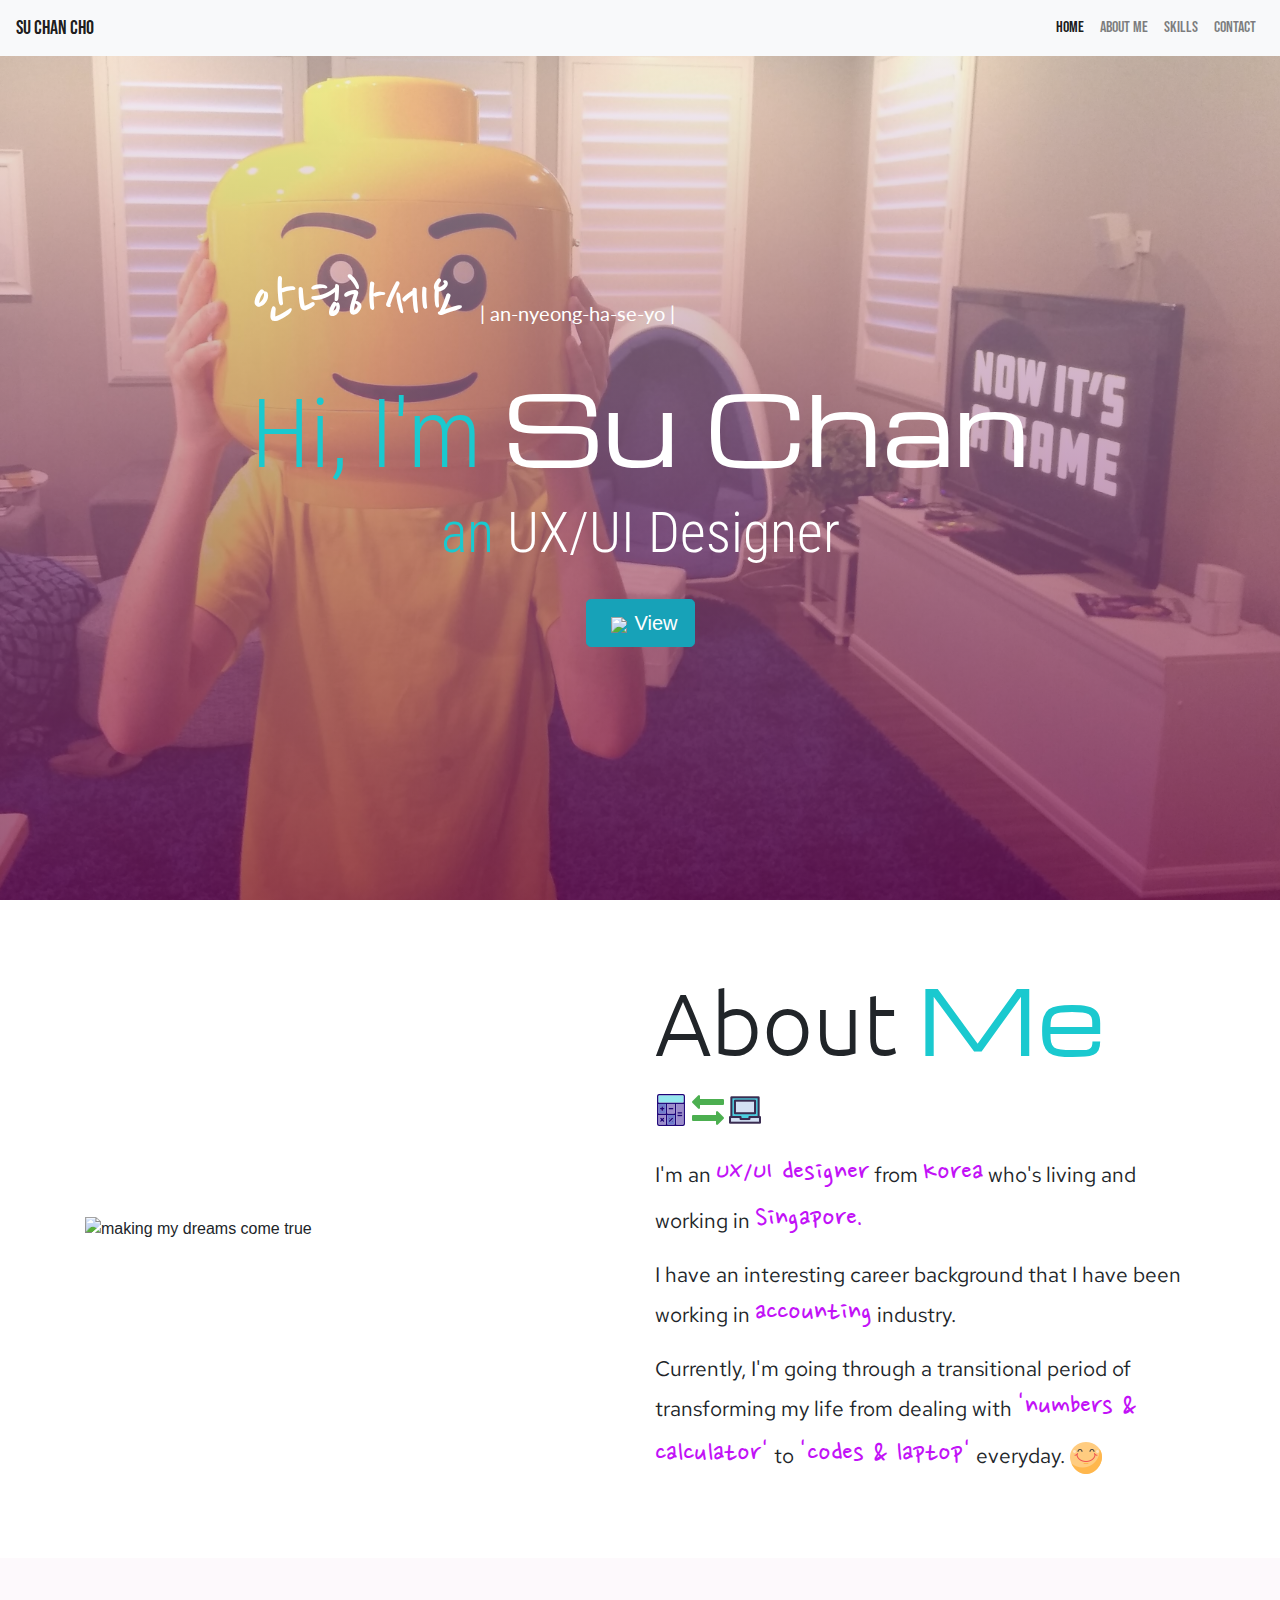
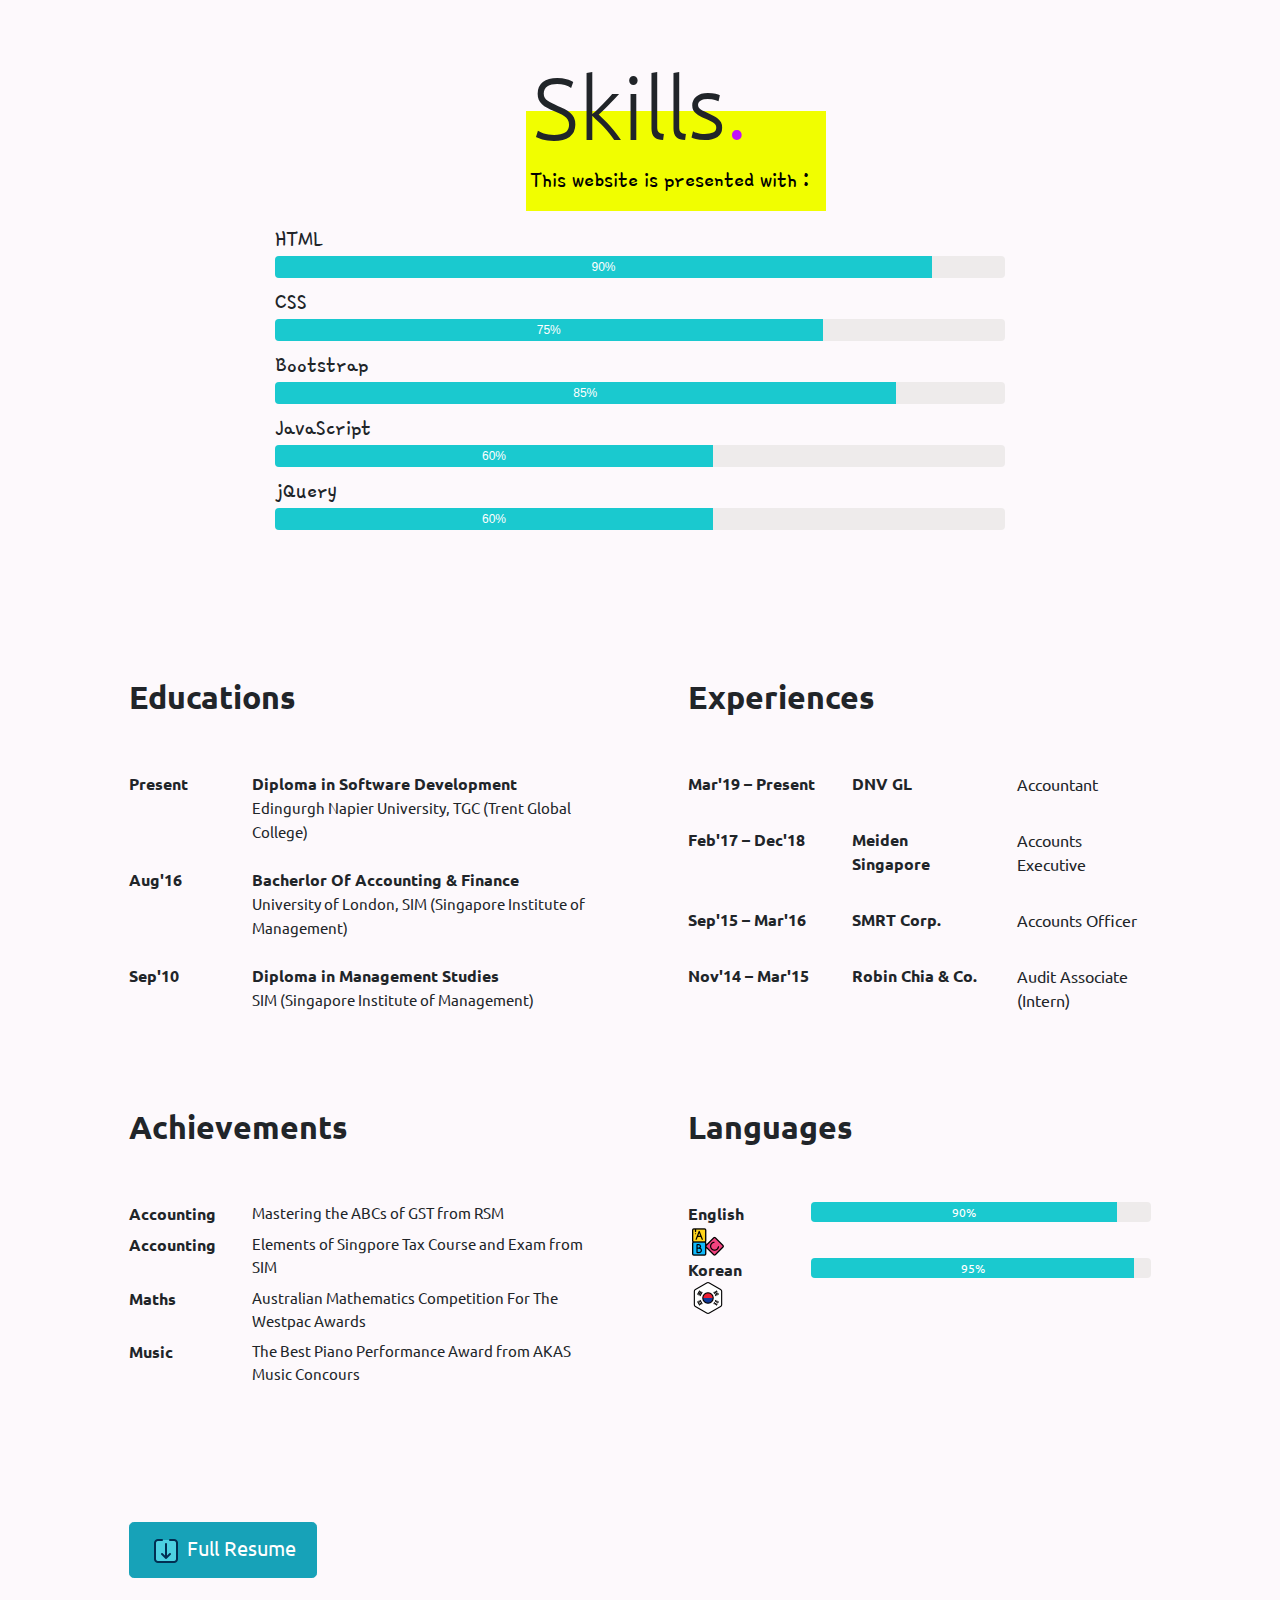
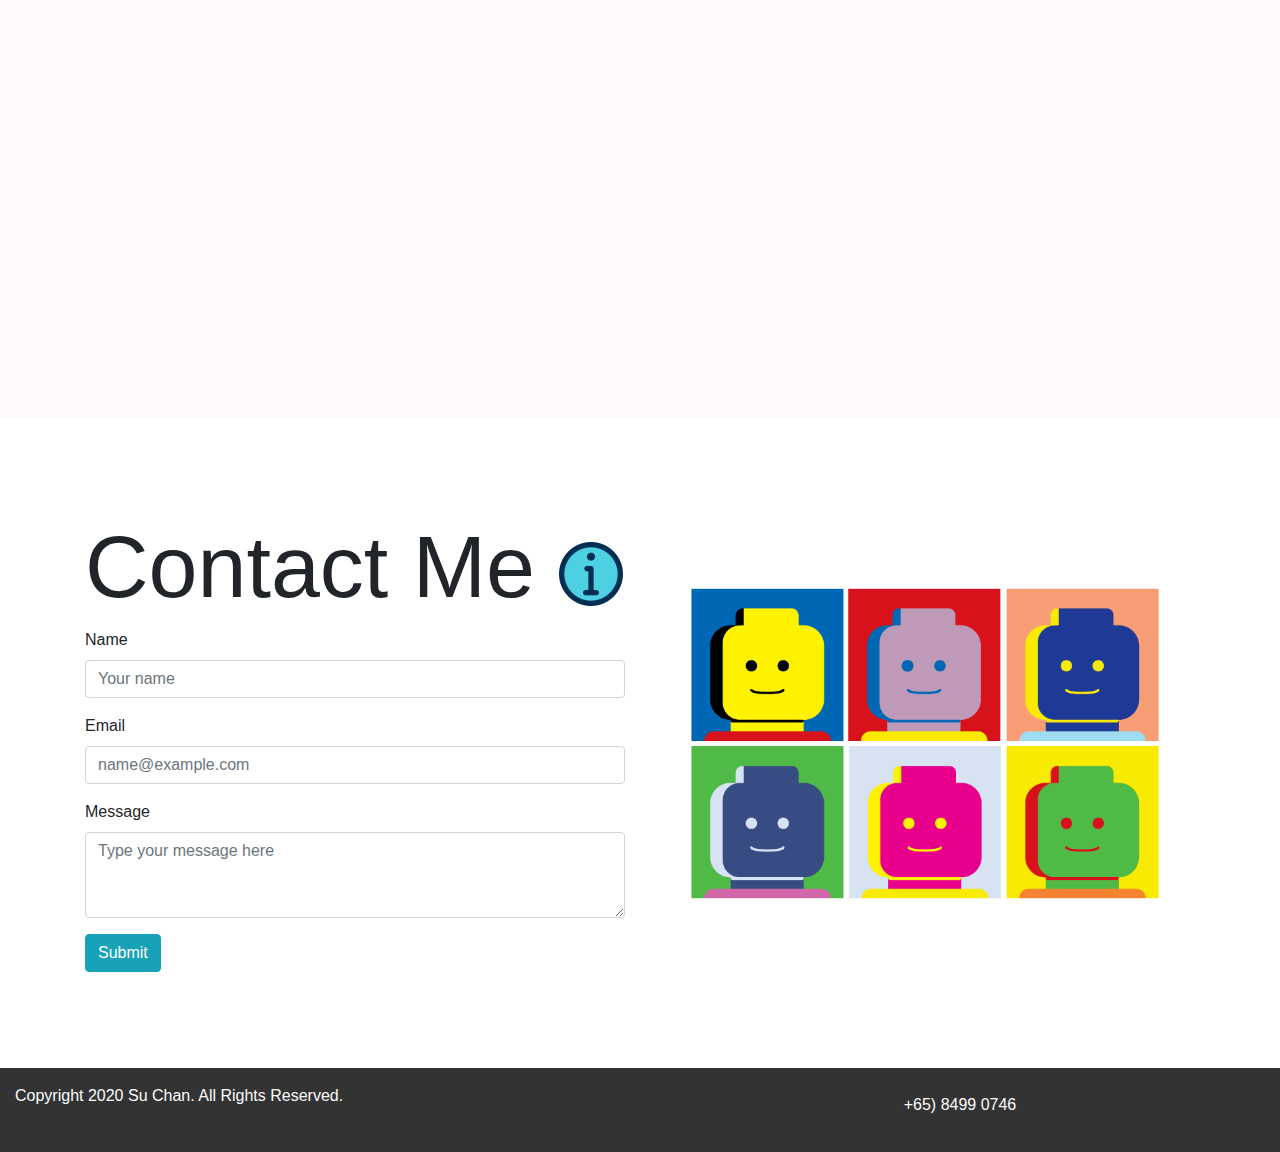
==== index.html @ 12db2ac4 "almost completed" ====
<!doctype html>
<html lang="en ko">
  <head>
    <!-- Required meta tags -->
    <meta charset="utf-8">
    <meta name="viewport" content="width=device-width, initial-scale=1, shrink-to-fit=no">

    <!-- Bootstrap CSS -->
    <link rel="stylesheet" href="https://stackpath.bootstrapcdn.com/bootstrap/4.4.1/css/bootstrap.min.css" integrity="sha384-Vkoo8x4CGsO3+Hhxv8T/Q5PaXtkKtu6ug5TOeNV6gBiFeWPGFN9MuhOf23Q9Ifjh" crossorigin="anonymous">
    <script src="https://kit.fontawesome.com/0b10d58be2.js" crossorigin="anonymous"></script>
    <link href="https://fonts.googleapis.com/css?family=Cute+Font|Do+Hyeon|East+Sea+Dokdo|Gaegu|Gamja+Flower|Gothic+A1|Hi+Melody|Jua|Kirang+Haerang|Nanum+Gothic|Nanum+Myeongjo|Noto+Sans+KR|Noto+Serif+KR|Poor+Story|Single+Day|Song+Myung|Alef|Assistant|Catamaran|DM+Sans|Encode+Sans+Semi+Expanded|Gothic+A1|Hind+Guntur|Inter|M+PLUS+1p|Mallanna|Mukta+Malar|NTR|Niramit|Padauk|Rubik|Sawarabi+Gothic|Sawarabi+Mincho|Spinnaker|Tajawal|Yantramanav|Archivo|Archivo+Black|Archivo+Narrow|Arvo|Frank+Ruhl+Libre|Karla|Lora|Open+Sans|Playfair+Display|Playfair+Display+SC|Bebas+Neue|Lato|Michroma|Nanum+Pen+Script|Red+Hat+Display|Red+Hat+Text|Roboto+Condensed|Ubuntu|Ubuntu+Condensed&display=swap" rel="stylesheet">
    <link rel="stylesheet" href="style.css" type="text/css">
    <title>SU CHAN CHO</title>
  </head>
  <body>
    




<!--navbar starts-->
        <nav class="navbar navbar-expand-lg navbar-light bg-light fixed-top">
  <a class="navbar-brand" href="#">SU CHAN CHO</a>
  <button class="navbar-toggler" type="button" data-toggle="collapse" data-target="#navbarNav" aria-controls="navbarNav" aria-expanded="false" aria-label="Toggle navigation">
    <span class="navbar-toggler-icon"></span>
  </button>
  <div class="collapse navbar-collapse justify-content-end" id="navbarNav">
    <ul class="navbar-nav">
      <li class="nav-item active">
        <a class="nav-link" href="#home">Home <span class="sr-only">(current)</span></a>
      </li>
      <li class="nav-item">
        <a class="nav-link" href="#about">About Me</a>
      </li>
      <li class="nav-item">
        <a class="nav-link" href="#skill">Skills</a>
      </li>
      <li class="nav-item">
        <a class="nav-link" href="#contact">Contact</a>
      </li>      
    </ul>
  </div>
</nav>
<!--navbar ends-->





<!--header starts-->
<section class="masthead" id="home">
    <div class="container h-100 parallax">
        <div class="row h-100 align-items-center">
          <div class="col-12 text-center">
             <p class="text-left tab">안녕하세요 <span>| an-nyeong-ha-se-yo |</span></p>
             <h1 class="display-1">Hi, I'm <span>Su Chan</span></h1>
             <h3 class="display-4">an <span>UX/UI Designer</span></h2><br>
             <a href="#resume"><button type="button" class="btn btn-info btn-lg"><img class=px-2 src="/img/finger.png">View</button></a>
          </div>
        </div>
    </div>
</section>
<!--header ends-->





<!--About starts-->
<section class="about" id="about">
    <div class="container">
        <div class="row align-items-center">
            <div class="col-6">
                <img src="/img/dream.png" alt="making my dreams come true" class="img-fluid shake">
            </div>
            <div class="col-6 text-left">
                <h1 class="display-2">About <span>Me</span></h1>
                <p class="py-2"><img src="/img/calculator.png"> <img src="img/transfer.png"> <img src="img/laptop.png"></p>
                <p>I'm an <span>UX/UI designer</span> from <span>Korea</span> who's living and working in <span>Singapore.</span></p>
                <p>I have an interesting career background that I have been working in <span>accounting</span> industry.</p>
                <p>Currently, I'm going through a transitional period of transforming my life from dealing with <span>'numbers & calculator'</span> to <span>'codes & laptop'</span> everyday. <img src="/img/smile.png"></p>              
            </div>
        </div>
    </div>
</section>
<!--About ends-->





<!--skill starts-->
<section class="skill" id="skill">
    <div class="container py-5">
        <div class="row">
            <div class="col-12">
                    <h1 class="display-2 text-center py-5">Skills<span>.</span></h1>
                    <div class="box"><p class="boxtext px-1">This website is presented with :</p></div>                
            </div>
        </div>
        <div class="row justify-content-center">
            
            <div class="col-8">
                <P>HTML</P>               
                <div class="progress">                    
                    <div class="progress-bar bg-info" role="progressbar" style="width: 90%" aria-valuenow="25" aria-valuemin="0" aria-valuemax="100">90%</div>
                </div>
                <p>CSS</p>
                <div class="progress">
                    <div class="progress-bar bg-info" role="progressbar" style="width: 75%" aria-valuenow="50" aria-valuemin="0" aria-valuemax="100">75%</div>
                </div>
                <p>Bootstrap</p>
                <div class="progress">
                    <div class="progress-bar bg-info" role="progressbar" style="width: 85%" aria-valuenow="75" aria-valuemin="0" aria-valuemax="100">85%</div>
                </div>
                <p>JavaScript</p>
                <div class="progress">
                    <div class="progress-bar bg-info" role="progressbar" style="width: 60%" aria-valuenow="100" aria-valuemin="0" aria-valuemax="100">60%</div>
                </div>
                <p>jQuery</p>
                <div class="progress">
                    <div class="progress-bar bg-info" role="progressbar" style="width: 60%" aria-valuenow="100" aria-valuemin="0" aria-valuemax="100">60%</div>
                </div>
            </div>
        </div>
    </div>     
</section>
<!--skill ends-->





<!--resume starts-->
<section class="resume" id="resume">
    <div class="container">

        <div class="row">
            <div class="col px-5">
                <p class="h2 py-5 head">Educations</p>
                <dl class="row">
                    <dt class="col-sm-3">Present</dt>
                    <dd class="col-sm-9">
                         <p class="edu">Diploma in Software Development<br>
                         <span>Edingurgh Napier University, TGC (Trent Global College)</span></p>
                    </dd>
                    <dt class="col-sm-3">Aug'16</dt>
                    <dd class="col-sm-9">
                         <p class="edu">Bacherlor Of Accounting & Finance<br>
                         <span>University of London, SIM (Singapore Institute of Management)</span></p>
                    </dd>
                    <dt class="col-sm-3">Sep'10</dt>
                    <dd class="col-sm-9">
                         <p class="edu">Diploma in Management Studies<br>
                         <span>SIM (Singapore Institute of Management)</span></p>
                    </dd>        
                </dl>
            </div>
            <div class="col px-5">
                <p class="h2 py-5 head">Experiences</p>
                <dl class="row">
                    <dt class="col-sm-4">Mar'19 – Present</dt>
                    <dd class="col-sm-8">
                     <dl class="row">
                        <dt class="col-sm-6">DNV GL</dt>
                        <dd class="col-sm-6">Accountant</dd>
                     </dl>
                    </dd>
                    <dt class="col-sm-4">Feb'17 – Dec'18</dt>
                    <dd class="col-sm-8">
                     <dl class="row">
                        <dt class="col-sm-6">Meiden Singapore</dt>
                        <dd class="col-sm-6">Accounts Executive</dd>
                     </dl>
                    </dd>
                    <dt class="col-sm-4">Sep'15 – Mar'16</dt>
                    <dd class="col-sm-8">
                     <dl class="row">
                        <dt class="col-sm-6">SMRT Corp.</dt>
                        <dd class="col-sm-6">Accounts Officer</dd>
                     </dl>
                    </dd>
                    <dt class="col-sm-4">Nov'14 – Mar'15</dt>
                    <dd class="col-sm-8">
                     <dl class="row">
                        <dt class="col-sm-6">Robin Chia & Co.</dt>
                        <dd class="col-sm-6">Audit Associate (Intern)</dd>
                     </dl>
                    </dd>
                </dl>
            </div>
            <div class="w-100"></div>
            <div class="col px-5">
                <p class="h2 py-5 head">Achievements</p>
                <dl class="row">
                    <dt class="col-sm-3">Accounting</dt>
                    <dd class="col-sm-9 achv">Mastering the ABCs of GST from RSM</dd>

                    <dt class="col-sm-3">Accounting</dt>
                    <dd class="col-sm-9 achv">Elements of Singpore Tax Course and Exam from SIM</dd>

                    <dt class="col-sm-3">Maths</dt>
                    <dd class="col-sm-9 achv">Australian Mathematics Competition For The Westpac Awards</dd>

                    <dt class="col-sm-3">Music</dt>
                    <dd class="col-sm-9 achv">The Best Piano Performance Award from AKAS Music Concours</dd>            
                </dl>
            </div>
            <div class="col px-5">
                <p class="h2 py-5 head">Languages</p>
                <dl class="row">
                    <dt class="col-sm-3">English <img src="/img/abc.png" alt="alphabet icon" class="px-1"></dt>
                    <dd class="col-sm-9">
                        <div class="progress">                    
                            <div class="progress-bar bg-info" role="progressbar" style="width: 90%" aria-valuenow="25" aria-valuemin="0" aria-valuemax="100">90%</div>
                        </div>
                    </dd>
                    <dt class="col-sm-3">Korean <img src="/img/korea.png" alt="flag icon" class="px-1"></dt>
                    <dd class="col-sm-9">
                        <div class="progress">                    
                            <div class="progress-bar bg-info" role="progressbar" style="width: 95%" aria-valuenow="25" aria-valuemin="0" aria-valuemax="100">95%</div>
                        </div>
                    </dd>            
                </dl>
            </div>
        </div>       
        <div class="row">
            <div class="col-12 px-5 btn_space">
                <button type="button" class="btn btn-lg btn-info"><img src="/img/down.png" alt="download icon"> Full Resume</button>
            </div>
        </div>
    </div>                
</section>
<!--resume  ends-->





<!--contact me starts-->
<section class="contact" id="contact">
    <div class="container">
        <div class="row align-items-center">            
            <div class="col-6">
                <h1 class="display-2">Contact Me <img src="/img/info.png"></h1>
                <form>
                    <div class="form-group">
                         <label for="exampleFormControlInput1">Name</label>
                         <input class="form-control" type="text" placeholder="Your name">
                    </div>
                    <div class="form-group">
                         <label for="exampleFormControlInput1">Email</label>
                         <input type="email" class="form-control" id="exampleFormControlInput1" placeholder="name@example.com">
                    </div>
                    <div class="form-group">
                        <label for="exampleFormControlTextarea1">Message</label>
                        <textarea class="form-control" id="exampleFormControlTextarea1" rows="3" placeholder="Type your message here"></textarea>
                    </div>
                    <button type="submit" class="btn btn-info">Submit</button>
                </form>
            </div>
            <div class="col-6">
                <img src="/img/legopop.png" alt="Lego pop art" class="img-fluid">
            </div>            
        </div>
    </div>
</section>
<!--contact me ends-->





<!--footer starts-->
<footer class="container-fluid py-3 ">
    <div class="row">
        <div class="col">
            <div class="copyright">Copyright <i class="fas fa-copyright"></i> 2020 Su Chan. All Rights Reserved.</div>            
        </div>
        <div class="col text-center">    
           <p><i class="fab fa-github-square sns"></i> <i class="fab fa-linkedin sns"></i> <i class="fab fa-instagram sns"></i> <i class="fas fa-envelope sns"></i>  +65) 8499 0746</p>
        </div>
    </div>
</footer>
<!--footer ends-->










    <!-- Optional JavaScript -->
    <!-- jQuery first, then Popper.js, then Bootstrap JS -->
    <script src="https://code.jquery.com/jquery-3.4.1.slim.min.js" integrity="sha384-J6qa4849blE2+poT4WnyKhv5vZF5SrPo0iEjwBvKU7imGFAV0wwj1yYfoRSJoZ+n" crossorigin="anonymous"></script>
    <script src="https://cdn.jsdelivr.net/npm/popper.js@1.16.0/dist/umd/popper.min.js" integrity="sha384-Q6E9RHvbIyZFJoft+2mJbHaEWldlvI9IOYy5n3zV9zzTtmI3UksdQRVvoxMfooAo" crossorigin="anonymous"></script>
    <script src="https://stackpath.bootstrapcdn.com/bootstrap/4.4.1/js/bootstrap.min.js" integrity="sha384-wfSDF2E50Y2D1uUdj0O3uMBJnjuUD4Ih7YwaYd1iqfktj0Uod8GCExl3Og8ifwB6" crossorigin="anonymous"></script>
  </body>
</html>
---- style.css ----
.navbar{
    font-family: 'Bebas Neue', sans-serif;
}





.masthead{
    height: 100vh;
    min-height: 500px;
    background-image: linear-gradient(to bottom, rgba(245, 246, 252, 0.52), rgba(117, 19, 93, 0.73)), url(/img/main.jpg);
    background-size: cover;
    background-repeat: no-repeat;  
    background-position: center;  
    background-attachment: fixed;
}

.masthead p{
    font-family: 'Nanum Pen Script',sans-serif;
    font-size: 65px;        
    color: white;
}

.masthead p span{
    font-family: 'Lato', sans-serif;
    font-size: 20px;
}

.masthead .tab{
    padding-left: 15%;
}

.masthead h1, .masthead h3{
    font-family: 'Roboto Condensed', sans-serif;  
    color: #1ac9cf;          
}

.masthead h1 span{    
    font-family: 'Michroma',sans-serif;   
    color: white;
}

.masthead h3 span{
    color: white;
}




.about .container{
    padding-top: 5%;
    padding-bottom: 5%;
}


.about h1{
    font-family: 'Ubuntu', sans-serif;
}


.about h1 span{
    color: #1ac9cf;
    font-family: 'Michroma', sans-serif;

}

.about p{
    font-family: 'Red Hat Text', sans-serif;
    font-size: 1.3em;
}


.about p span{
    color: rgb(194, 18, 247);
    font-family: 'Nanum Pen Script', sans-serif;
    font-size: 1.5em;
}

.about img.shake{
    animation: shake 1.5s;
    animation-iteration-count: infinite;
}

@keyframes shake{
    0%{ transform: translate(1px,1px) rotate(0deg);}
    10%{ transform: translate(-1px,-2px) rotate(-1deg);}
    20%{ transform: translate(-3px,0px) rotate(1deg);}
    30%{ transform: translate(3px,2px) rotate(0deg);}
    40%{ transform: translate(1px,-1px) rotate(1deg);}
    50%{ transform: translate(-1px,2px) rotate(-1deg);}
    60%{ transform: translate(-3px,1px) rotate(0deg);}
    70%{ transform: translate(3px,1px) rotate(-1deg);}
    80%{ transform: translate(-1px,-1px) rotate(1deg);}
    90%{ transform: translate(1px,2px) rotate(0deg);}
    100%{ transform: translate(1px,-2px) rotate(-1deg);}
}



.skill{
    height: 100%;
    background-color: rgb(253, 249, 252);
}

.skill h1{
    font-family: 'Ubuntu', sans-serif;  
    position:relative;
    z-index: 4;       
}

.skill h1 span{
    color: rgb(194, 18, 247);    
}

.skill p{
    font-family: 'Gamja Flower', sans-serif;
    font-size: 1.5em;
    margin-bottom: 0;  
    margin-top: 5px;    
   }

.skill .bg-info{
    background-color: #1ac9cf !important;
}

.skill .progress{
    background-color: rgb(238, 235, 235);
    height: 22px;
}

.skill .box{
    width: 300px;
    height: 100px;
    position: absolute;
    top: 50%;
    left: 40%;
    background-color: #F1FE00;
    z-index: 0;   
}

.skill .boxtext{
    margin-top: 50px;
    font-family: 'Gamja Flower', sans-serif;
    color: #000;

}







.resume{
    background-color: rgb(253, 249, 252);
    font-family: 'Ubuntu', sans-serif;
    height: 100%;
    min-height: 160vh;
}

.resume .container{
    height: 100%;        
    background-image: linear-gradient(to bottom, rgba(245, 246, 252, 0.52), rgba(245, 237, 243, 0.562)), url(/img/32.png);
    background-size: cover;
    background-repeat: no-repeat;    
    background-position: center;
    background-attachment: fixed;
    padding: 4% 2%;
}

.resume .head{
    font-weight: 700;    
}

.resume .achv{
    font-size: 0.95em;
}

.resume .bg-info{
    background-color: #1ac9cf !important;
}

.resume .progress{
    background-color: rgb(238, 235, 235);
    height: 20px;
}

.resume .edu{
    font-weight: bold;
}

.resume .edu span{
    font-size: 0.95em;
    font-weight: lighter;
}

.resume .btn{
    padding: 10px 20px;
    font-family: 'Ubuntu', sans-serif;
}

.resume .btn_space{
    padding-top: 10%;
}





.contact .container{
    padding-bottom: 6em !important;
    padding-top: 6em !important;
}

footer{
    background-color:#333;
    color: #fafafa;
}

footer i.sns{
    font-size: 1.5em;
}
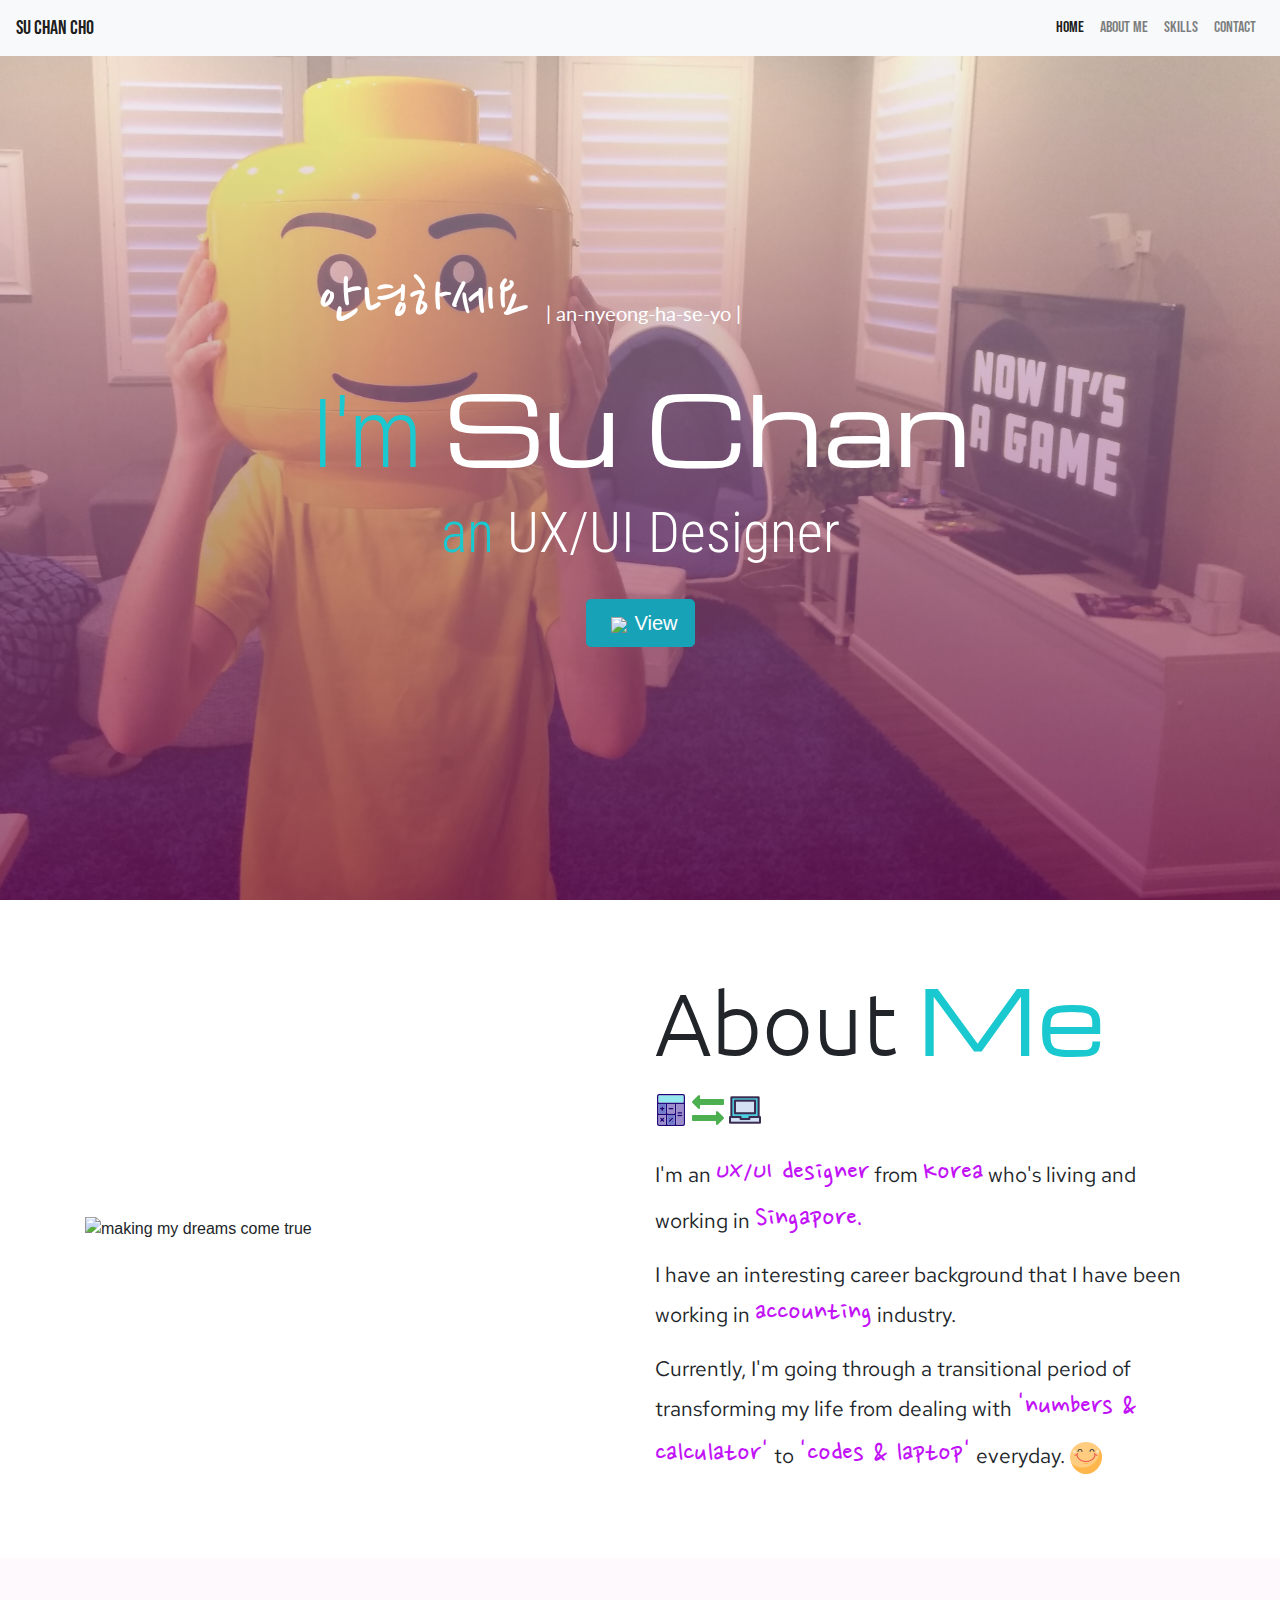
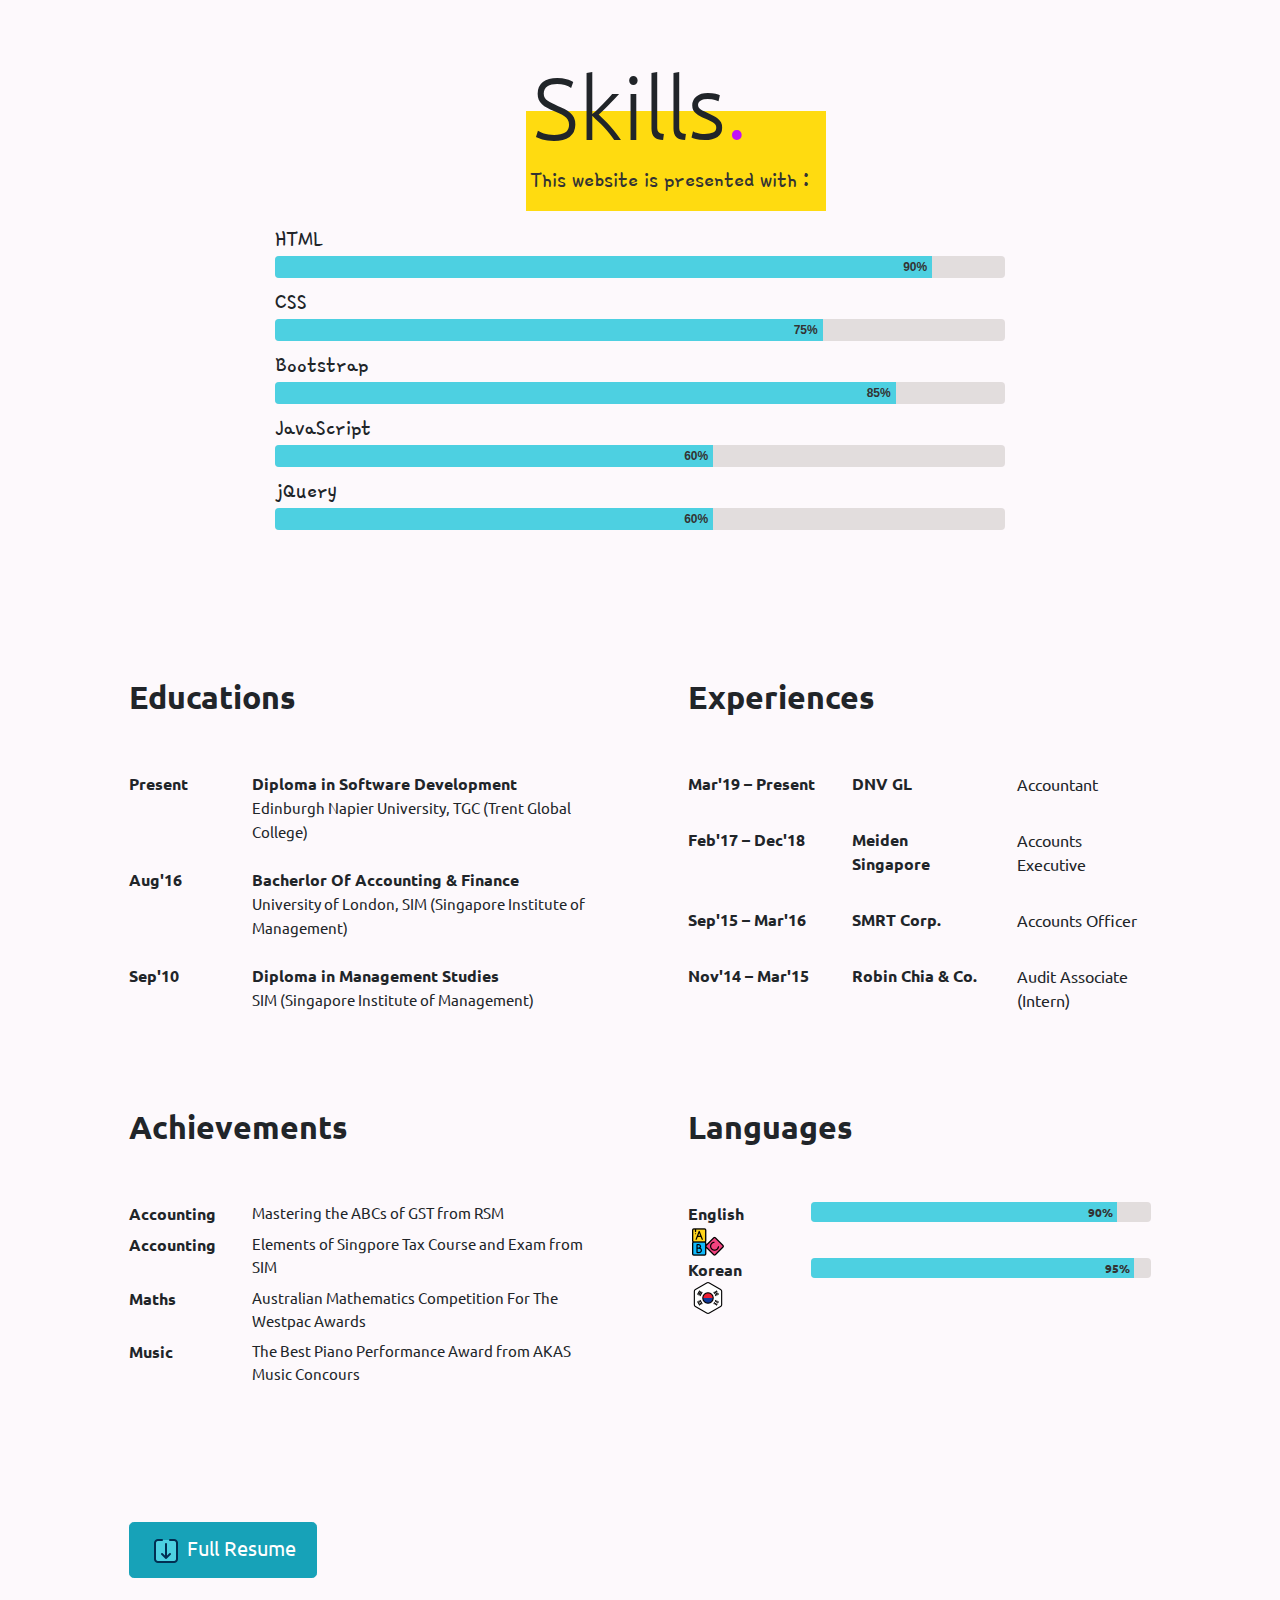
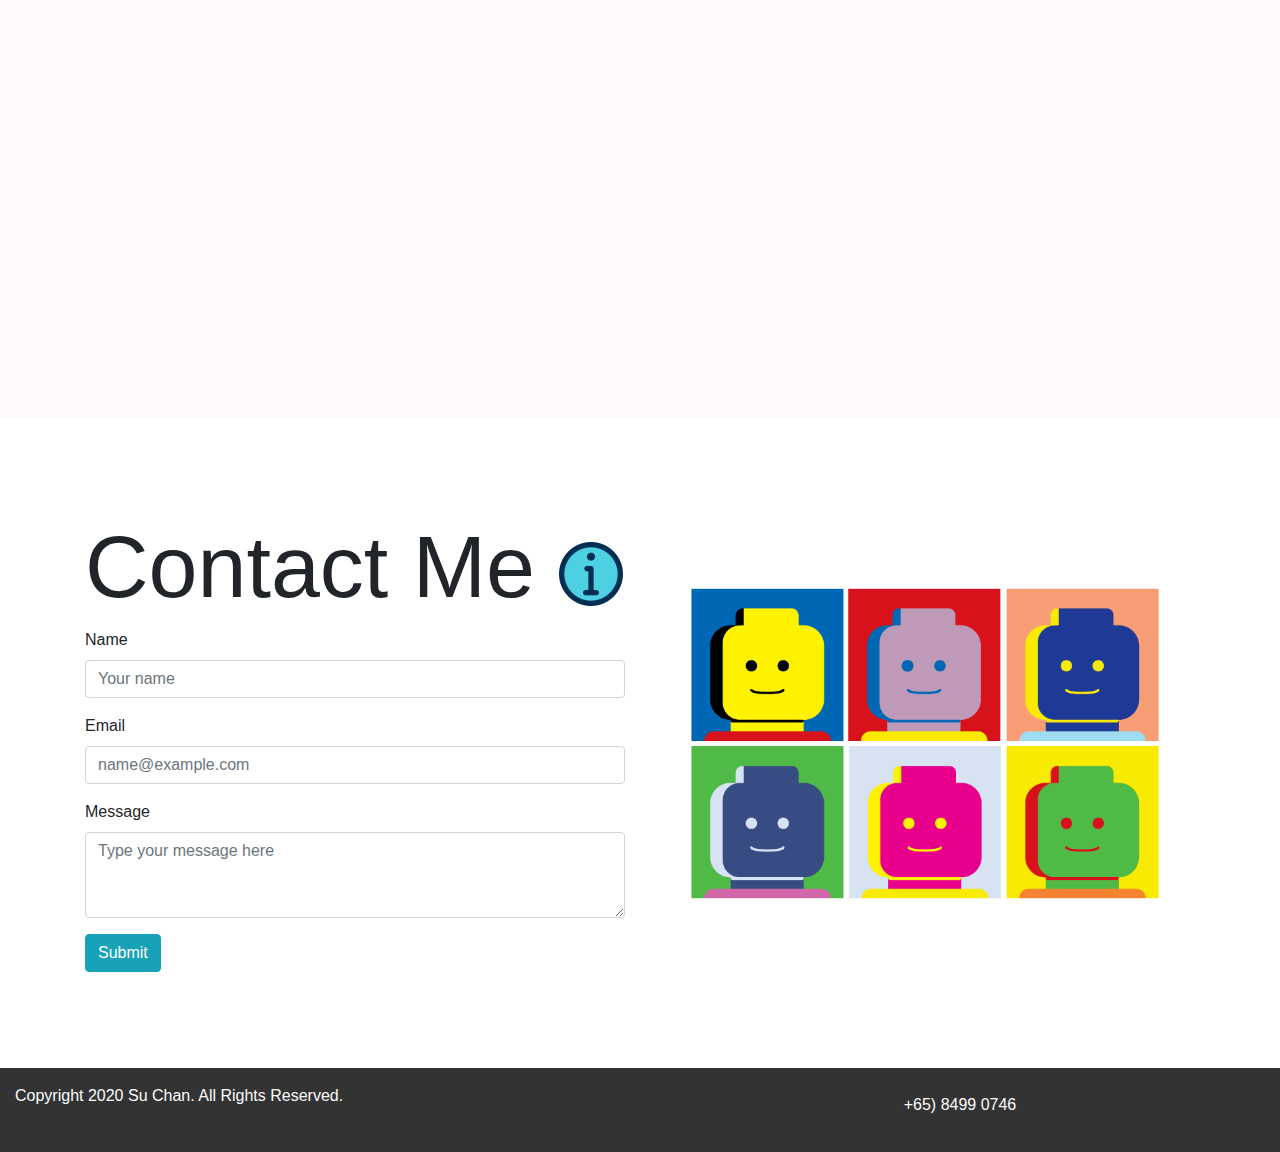
==== commit dff86b6f: "main page's title edited" ====
--- a/index.html
+++ b/index.html
@@ -52,8 +52,8 @@
     <div class="container h-100 parallax">
         <div class="row h-100 align-items-center">
           <div class="col-12 text-center">
-             <p class="text-left tab">안녕하세요 <span>| an-nyeong-ha-se-yo |</span></p>
-             <h1 class="display-1">Hi, I'm <span>Su Chan</span></h1>
+             <p class="tab">안녕하세요 <span>| an-nyeong-ha-se-yo |</span></p>
+             <h1 class="display-1">I'm <span>Su Chan</span></h1>
              <h3 class="display-4">an <span>UX/UI Designer</span></h2><br>
              <a href="#resume"><button type="button" class="btn btn-info btn-lg"><img class=px-2 src="/img/finger.png">View</button></a>
           </div>
@@ -142,7 +142,7 @@
                     <dt class="col-sm-3">Present</dt>
                     <dd class="col-sm-9">
                          <p class="edu">Diploma in Software Development<br>
-                         <span>Edingurgh Napier University, TGC (Trent Global College)</span></p>
+                         <span>Edinburgh Napier University, TGC (Trent Global College)</span></p>
                     </dd>
                     <dt class="col-sm-3">Aug'16</dt>
                     <dd class="col-sm-9">
--- a/style.css
+++ b/style.css
@@ -27,8 +27,8 @@
     font-size: 20px;
 }
 
-.masthead .tab{
-    padding-left: 15%;
+.masthead p.tab{
+    padding-right:20%;
 }
 
 .masthead h1, .masthead h3{
@@ -121,12 +121,19 @@
    }
 
 .skill .bg-info{
-    background-color: #1ac9cf !important;
+    background-color: #4dd0e1 !important;
 }
 
 .skill .progress{
-    background-color: rgb(238, 235, 235);
+    background-color: rgba(223, 217, 217, 0.897);
     height: 22px;
+}
+
+.progress-bar{
+    color: #333;
+    text-align: right;
+    padding-right: 0.4em;
+    font-weight: bold;
 }
 
 .skill .box{
@@ -135,14 +142,14 @@
     position: absolute;
     top: 50%;
     left: 40%;
-    background-color: #F1FE00;
+    background-color: rgb(255, 219, 16);
     z-index: 0;   
 }
 
 .skill .boxtext{
     margin-top: 50px;
     font-family: 'Gamja Flower', sans-serif;
-    color: #000;
+    color: #333;
 
 }
 
@@ -161,7 +168,7 @@
 
 .resume .container{
     height: 100%;        
-    background-image: linear-gradient(to bottom, rgba(245, 246, 252, 0.52), rgba(245, 237, 243, 0.562)), url(/img/32.png);
+    background-image: linear-gradient(to bottom, rgba(245, 246, 252, 0.52), rgba(245, 237, 243, 0.562)), url(/img/23.jpg);
     background-size: cover;
     background-repeat: no-repeat;    
     background-position: center;
@@ -178,12 +185,12 @@
 }
 
 .resume .bg-info{
-    background-color: #1ac9cf !important;
+    background-color: #4dd0e1 !important;
 }
 
 .resume .progress{
-    background-color: rgb(238, 235, 235);
-    height: 20px;
+    background-color: rgba(223, 217, 217, 0.897);
+    height: 20px;   
 }
 
 .resume .edu{
@@ -213,6 +220,10 @@
     padding-top: 6em !important;
 }
 
+
+
+
+
 footer{
     background-color:#333;
     color: #fafafa;
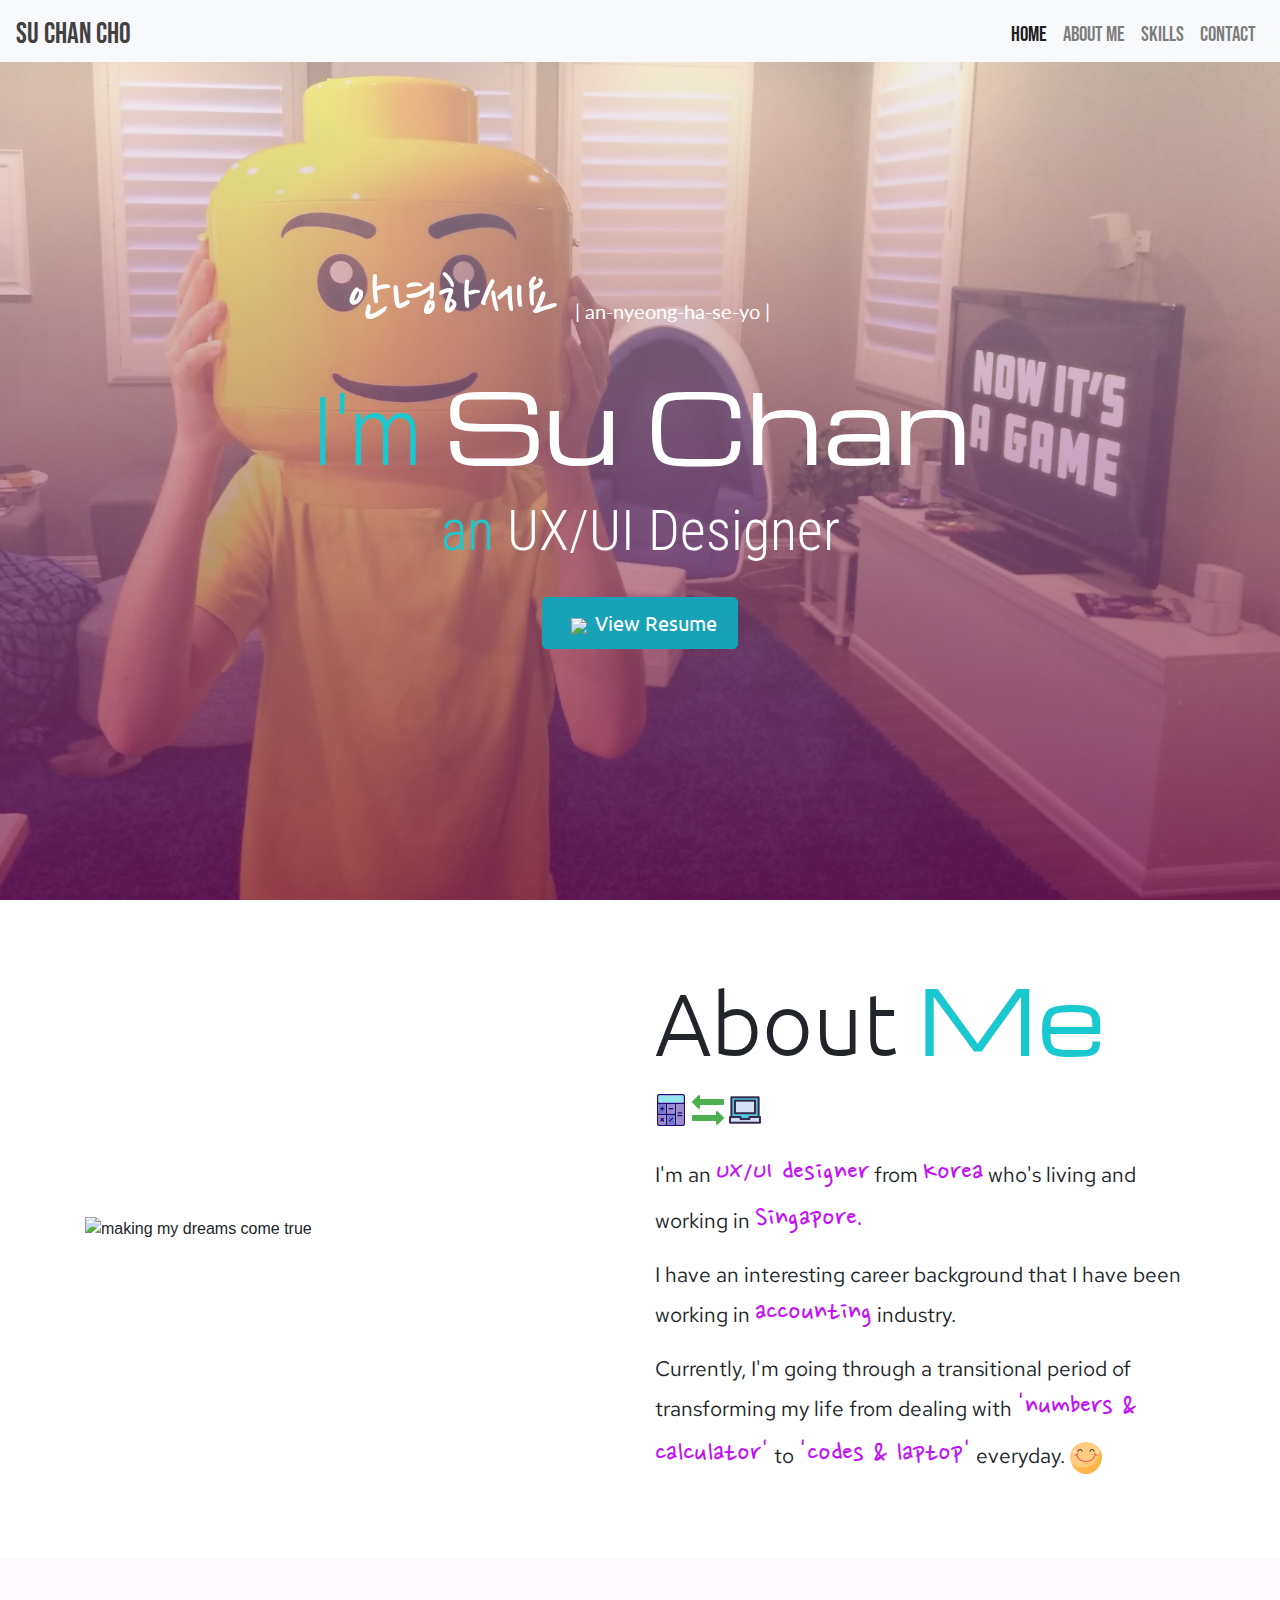
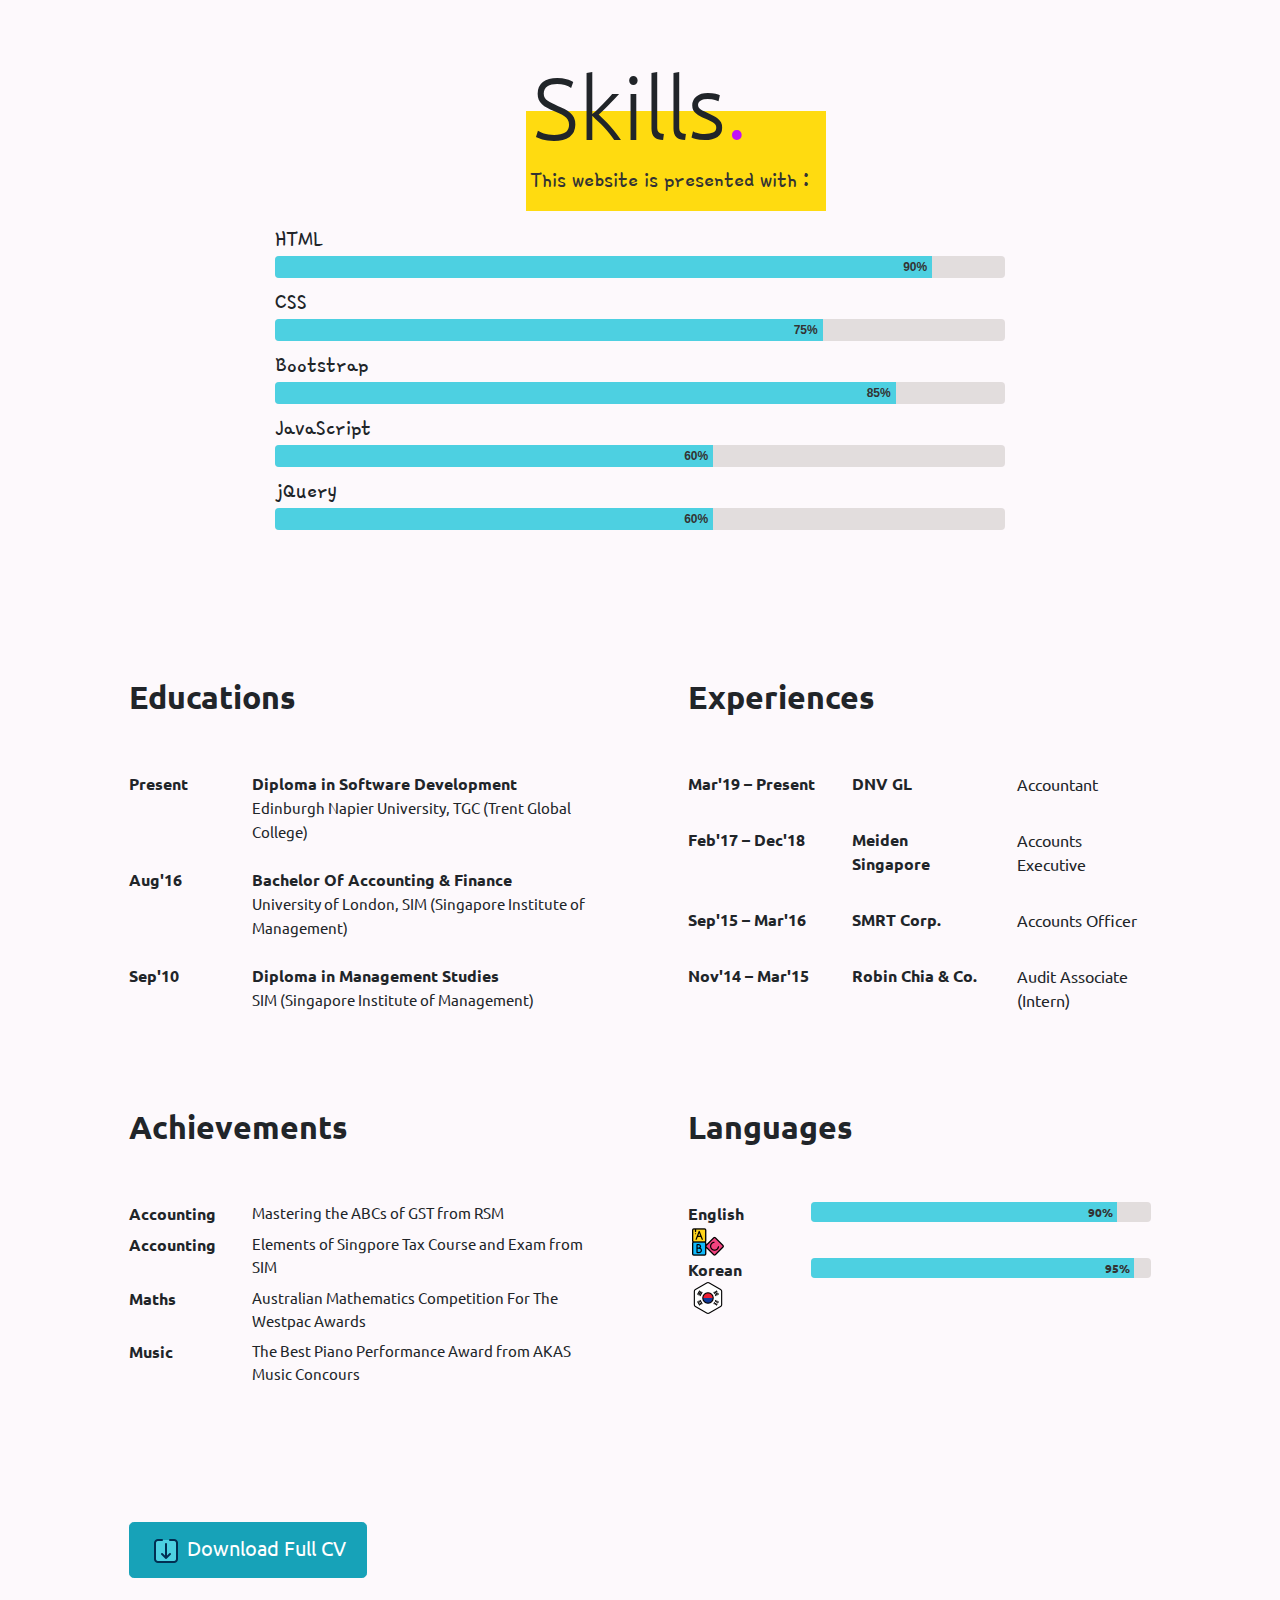
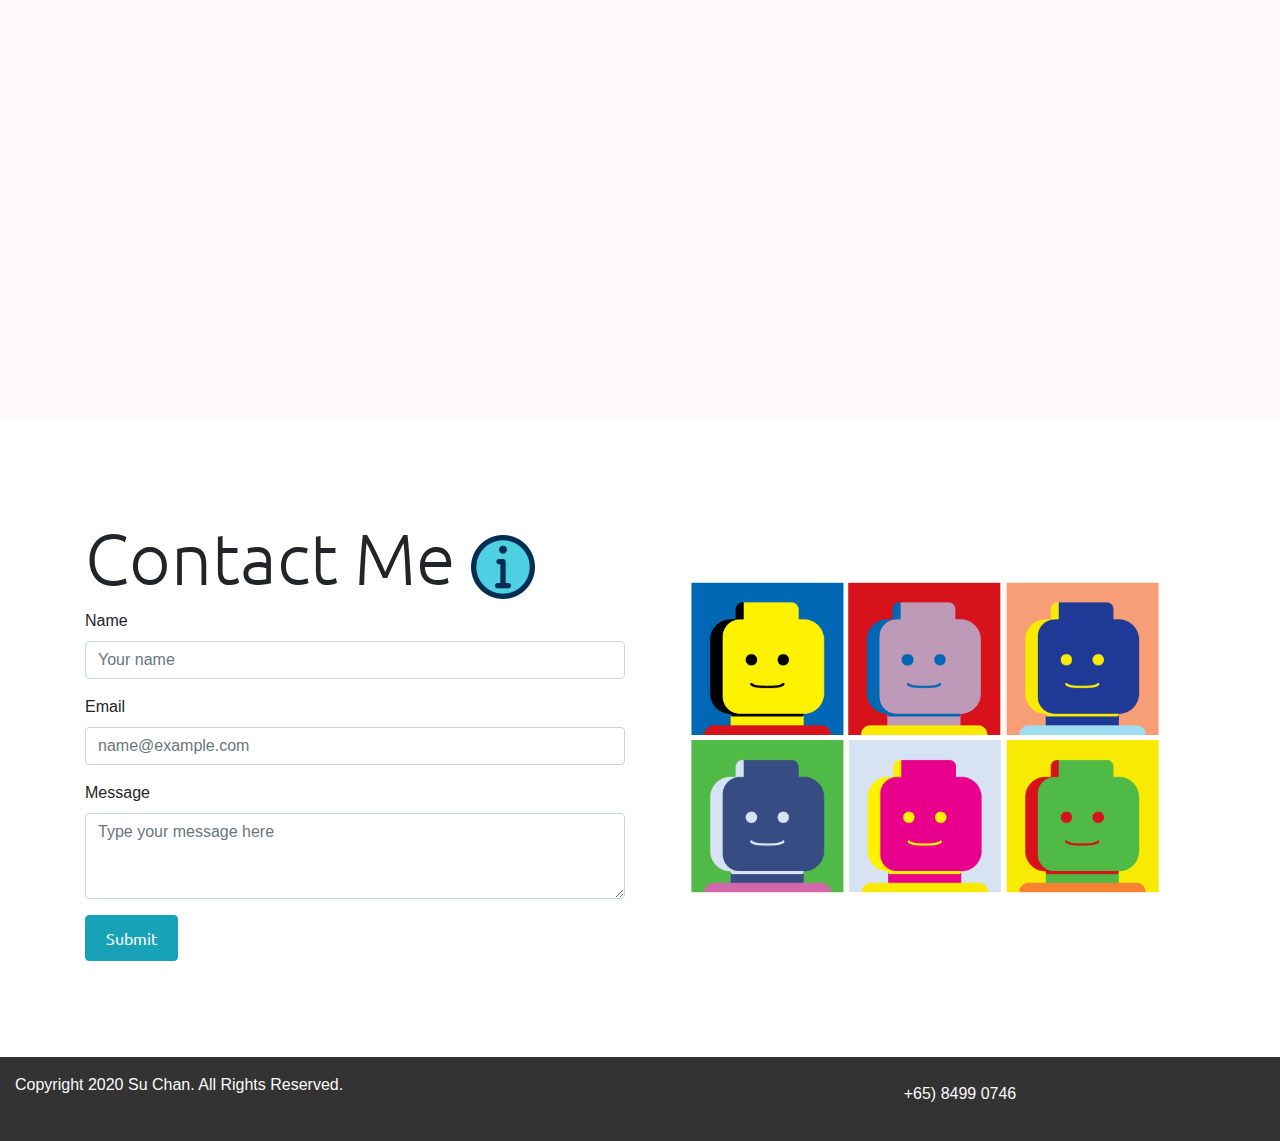
==== commit 16dfd82b: "design factor changed - color , font, button customized" ====
--- a/index.html
+++ b/index.html
@@ -19,7 +19,7 @@
 
 
 <!--navbar starts-->
-        <nav class="navbar navbar-expand-lg navbar-light bg-light fixed-top">
+<nav class="navbar navbar-expand-lg navbar-light bg-light fixed-top">
   <a class="navbar-brand" href="#">SU CHAN CHO</a>
   <button class="navbar-toggler" type="button" data-toggle="collapse" data-target="#navbarNav" aria-controls="navbarNav" aria-expanded="false" aria-label="Toggle navigation">
     <span class="navbar-toggler-icon"></span>
@@ -49,13 +49,13 @@
 
 <!--header starts-->
 <section class="masthead" id="home">
-    <div class="container h-100 parallax">
+    <div class="container-fluid h-100 parallax">
         <div class="row h-100 align-items-center">
           <div class="col-12 text-center">
              <p class="tab">안녕하세요 <span>| an-nyeong-ha-se-yo |</span></p>
              <h1 class="display-1">I'm <span>Su Chan</span></h1>
              <h3 class="display-4">an <span>UX/UI Designer</span></h2><br>
-             <a href="#resume"><button type="button" class="btn btn-info btn-lg"><img class=px-2 src="/img/finger.png">View</button></a>
+             <a href="#resume"><button type="button" class="btn btn-info btn-lg"><img class=px-2 src="/img/finger.png">View Resume</button></a>
           </div>
         </div>
     </div>
@@ -146,7 +146,7 @@
                     </dd>
                     <dt class="col-sm-3">Aug'16</dt>
                     <dd class="col-sm-9">
-                         <p class="edu">Bacherlor Of Accounting & Finance<br>
+                         <p class="edu">Bachelor Of Accounting & Finance<br>
                          <span>University of London, SIM (Singapore Institute of Management)</span></p>
                     </dd>
                     <dt class="col-sm-3">Sep'10</dt>
@@ -226,7 +226,7 @@
         </div>       
         <div class="row">
             <div class="col-12 px-5 btn_space">
-                <button type="button" class="btn btn-lg btn-info"><img src="/img/down.png" alt="download icon"> Full Resume</button>
+                <button type="button" class="btn btn-lg btn-info"><img src="/img/down.png" alt="download icon"> Download Full CV</button>
             </div>
         </div>
     </div>                
@@ -242,7 +242,7 @@
     <div class="container">
         <div class="row align-items-center">            
             <div class="col-6">
-                <h1 class="display-2">Contact Me <img src="/img/info.png"></h1>
+                <h1 class="display-3">Contact Me <img src="/img/info.png"></h1>
                 <form>
                     <div class="form-group">
                          <label for="exampleFormControlInput1">Name</label>
--- a/style.css
+++ b/style.css
@@ -1,14 +1,21 @@
 .navbar{
+    font-family: 'Bebas Neue', sans-serif; 
+    font-size :1.3em;    
+    padding-bottom: 0;    
+    
+}
+
+.navbar-brand{    
     font-family: 'Bebas Neue', sans-serif;
-}
-
+    font-size :1.4em; 
+    color: rgb(66, 64, 64) !important;    
+}
 
 
 
 
 .masthead{
-    height: 100vh;
-    min-height: 500px;
+    height: 100vh;          
     background-image: linear-gradient(to bottom, rgba(245, 246, 252, 0.52), rgba(117, 19, 93, 0.73)), url(/img/main.jpg);
     background-size: cover;
     background-repeat: no-repeat;  
@@ -28,7 +35,7 @@
 }
 
 .masthead p.tab{
-    padding-right:20%;
+    padding-right:13%;
 }
 
 .masthead h1, .masthead h3{
@@ -104,7 +111,7 @@
 }
 
 .skill h1{
-    font-family: 'Ubuntu', sans-serif;  
+    font-family:'Ubuntu', sans-serif;  
     position:relative;
     z-index: 4;       
 }
@@ -202,9 +209,9 @@
     font-weight: lighter;
 }
 
-.resume .btn{
+.btn{
     padding: 10px 20px;
-    font-family: 'Ubuntu', sans-serif;
+    font-family: 'Ubuntu', sans-serif;    
 }
 
 .resume .btn_space{
@@ -220,6 +227,9 @@
     padding-top: 6em !important;
 }
 
+.contact h1{
+    font-family: 'Ubuntu', sans-serif;
+}
 
 
 
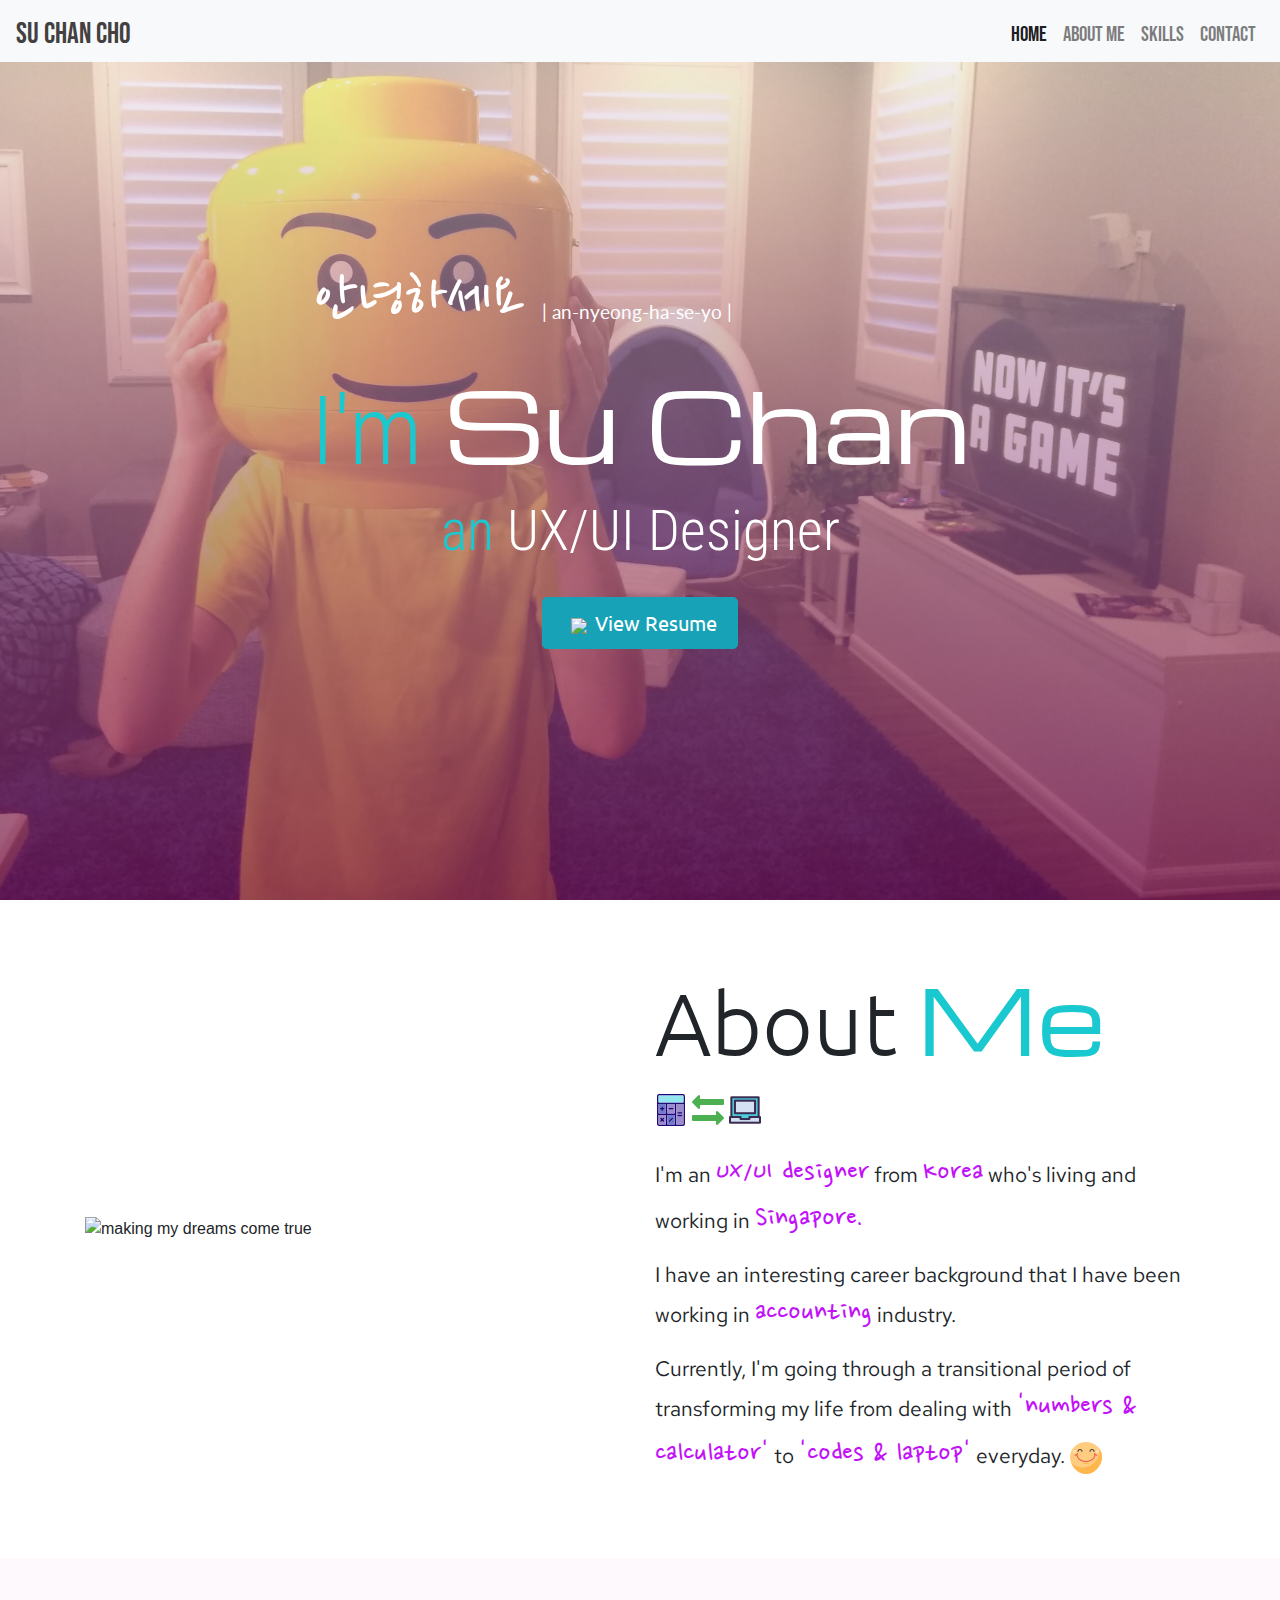
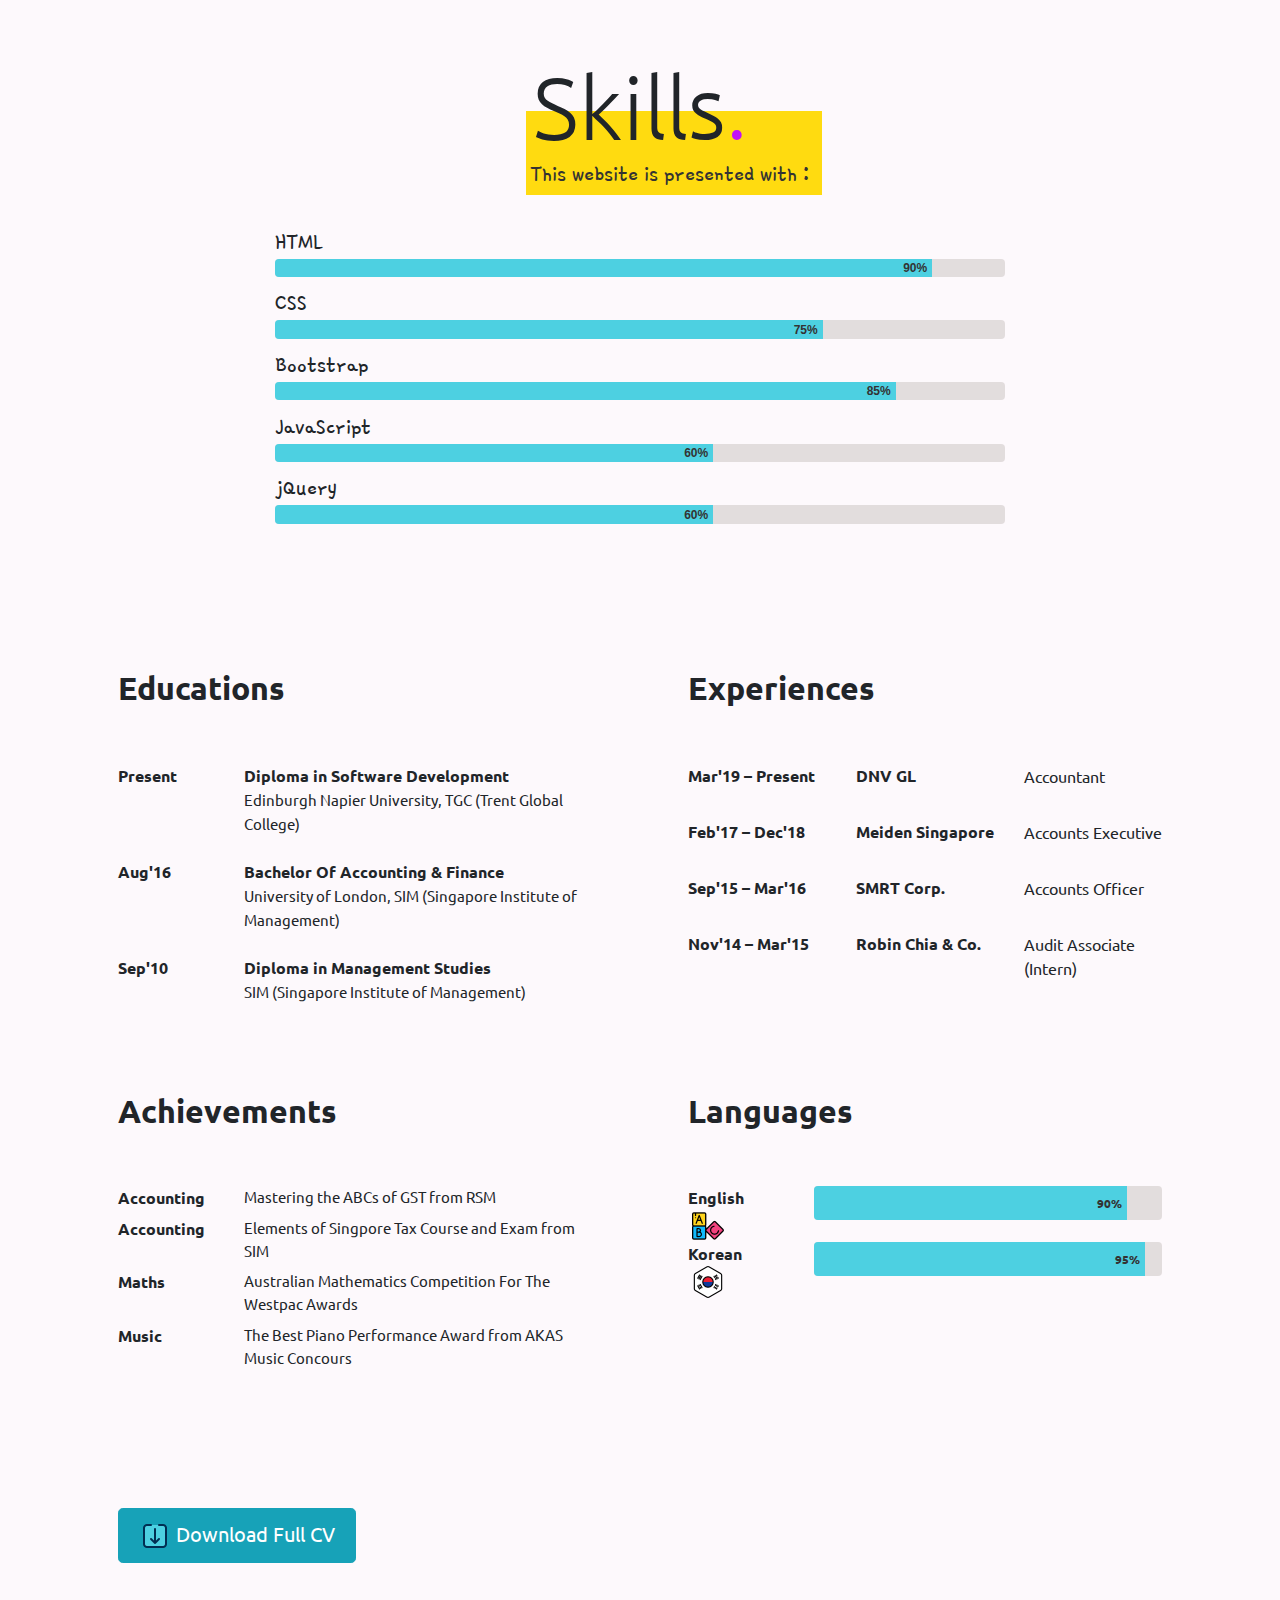
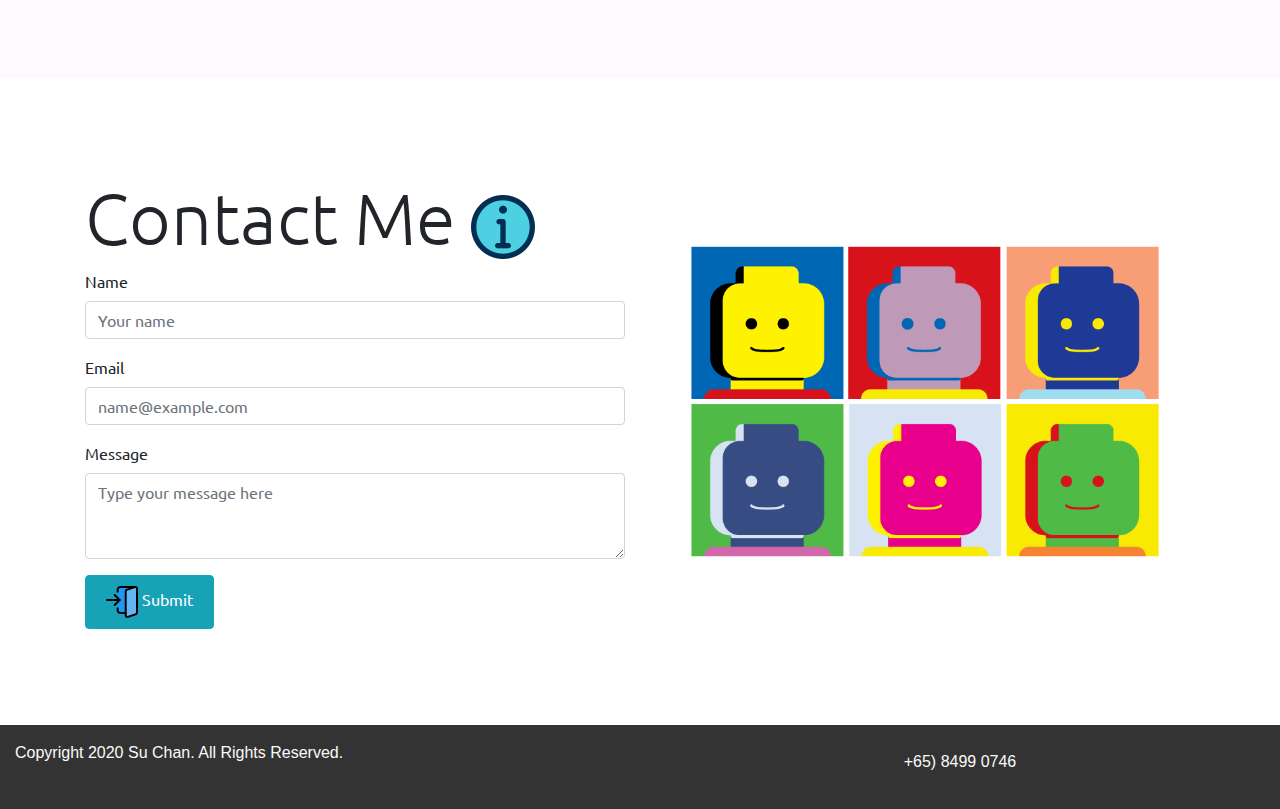
==== commit 34829e4b: "design factors edited" ====
--- a/index.html
+++ b/index.html
@@ -49,9 +49,9 @@
 
 <!--header starts-->
 <section class="masthead" id="home">
-    <div class="container-fluid h-100 parallax">
+    <div class="container h-100 parallax">
         <div class="row h-100 align-items-center">
-          <div class="col-12 text-center">
+          <div class="col text-center">
              <p class="tab">안녕하세요 <span>| an-nyeong-ha-se-yo |</span></p>
              <h1 class="display-1">I'm <span>Su Chan</span></h1>
              <h3 class="display-4">an <span>UX/UI Designer</span></h2><br>
@@ -70,10 +70,10 @@
 <section class="about" id="about">
     <div class="container">
         <div class="row align-items-center">
-            <div class="col-6">
+            <div class="col-sm-6">
                 <img src="/img/dream.png" alt="making my dreams come true" class="img-fluid shake">
             </div>
-            <div class="col-6 text-left">
+            <div class="col-sm-6">
                 <h1 class="display-2">About <span>Me</span></h1>
                 <p class="py-2"><img src="/img/calculator.png"> <img src="img/transfer.png"> <img src="img/laptop.png"></p>
                 <p>I'm an <span>UX/UI designer</span> from <span>Korea</span> who's living and working in <span>Singapore.</span></p>
@@ -134,7 +134,6 @@
 <!--resume starts-->
 <section class="resume" id="resume">
     <div class="container">
-
         <div class="row">
             <div class="col px-5">
                 <p class="h2 py-5 head">Educations</p>
@@ -241,7 +240,7 @@
 <section class="contact" id="contact">
     <div class="container">
         <div class="row align-items-center">            
-            <div class="col-6">
+            <div class="col-sm-6">
                 <h1 class="display-3">Contact Me <img src="/img/info.png"></h1>
                 <form>
                     <div class="form-group">
@@ -256,10 +255,10 @@
                         <label for="exampleFormControlTextarea1">Message</label>
                         <textarea class="form-control" id="exampleFormControlTextarea1" rows="3" placeholder="Type your message here"></textarea>
                     </div>
-                    <button type="submit" class="btn btn-info">Submit</button>
+                    <button type="submit" class="btn btn-info"><img src="/img/submit.png" alt="Submit icon"> Submit</button>
                 </form>
             </div>
-            <div class="col-6">
+            <div class="col-sm-6">
                 <img src="/img/legopop.png" alt="Lego pop art" class="img-fluid">
             </div>            
         </div>
--- a/style.css
+++ b/style.css
@@ -20,22 +20,22 @@
     background-size: cover;
     background-repeat: no-repeat;  
     background-position: center;  
-    background-attachment: fixed;
+    background-attachment: fixed;    
 }
 
 .masthead p{
     font-family: 'Nanum Pen Script',sans-serif;
-    font-size: 65px;        
+    font-size: 4.05em;        
     color: white;
 }
 
 .masthead p span{
     font-family: 'Lato', sans-serif;
-    font-size: 20px;
+    font-size: 0.3em;
 }
 
 .masthead p.tab{
-    padding-right:13%;
+    padding-right:21%;
 }
 
 .masthead h1, .masthead h3{
@@ -51,6 +51,7 @@
 .masthead h3 span{
     color: white;
 }
+
 
 
 
@@ -124,7 +125,7 @@
     font-family: 'Gamja Flower', sans-serif;
     font-size: 1.5em;
     margin-bottom: 0;  
-    margin-top: 5px;    
+    margin-top: 1%;    
    }
 
 .skill .bg-info{
@@ -133,7 +134,7 @@
 
 .skill .progress{
     background-color: rgba(223, 217, 217, 0.897);
-    height: 22px;
+    height: 6%;
 }
 
 .progress-bar{
@@ -144,8 +145,8 @@
 }
 
 .skill .box{
-    width: 300px;
-    height: 100px;
+    width:26%;
+    height: 40%;
     position: absolute;
     top: 50%;
     left: 40%;
@@ -153,11 +154,25 @@
     z-index: 0;   
 }
 
+@media only screen and (max-width:800px){
+    .skill .box{   
+        width:44%;
+        height: 50%;
+        }
+}
+
 .skill .boxtext{
-    margin-top: 50px;
+    margin-top: 15%;
     font-family: 'Gamja Flower', sans-serif;
     color: #333;
 
+}
+
+@media only screen and (max-width:800px){
+    .skill .boxtext{
+        margin-top: 20%;
+        
+    }
 }
 
 
@@ -169,18 +184,19 @@
 .resume{
     background-color: rgb(253, 249, 252);
     font-family: 'Ubuntu', sans-serif;
-    height: 100%;
-    min-height: 160vh;
+    height: 100%;    
+    padding: 4% 2%;
+    padding-bottom: 9%;
+    
 }
 
 .resume .container{
     height: 100%;        
     background-image: linear-gradient(to bottom, rgba(245, 246, 252, 0.52), rgba(245, 237, 243, 0.562)), url(/img/23.jpg);
-    background-size: cover;
+    background-size: contain;
     background-repeat: no-repeat;    
     background-position: center;
-    background-attachment: fixed;
-    padding: 4% 2%;
+    background-attachment: fixed;       
 }
 
 .resume .head{
@@ -197,7 +213,7 @@
 
 .resume .progress{
     background-color: rgba(223, 217, 217, 0.897);
-    height: 20px;   
+    height: 70%;   
 }
 
 .resume .edu{
@@ -231,6 +247,11 @@
     font-family: 'Ubuntu', sans-serif;
 }
 
+.contact .form-group{
+    font-family: 'Ubuntu', sans-serif;    
+}
+
+
 
 
 
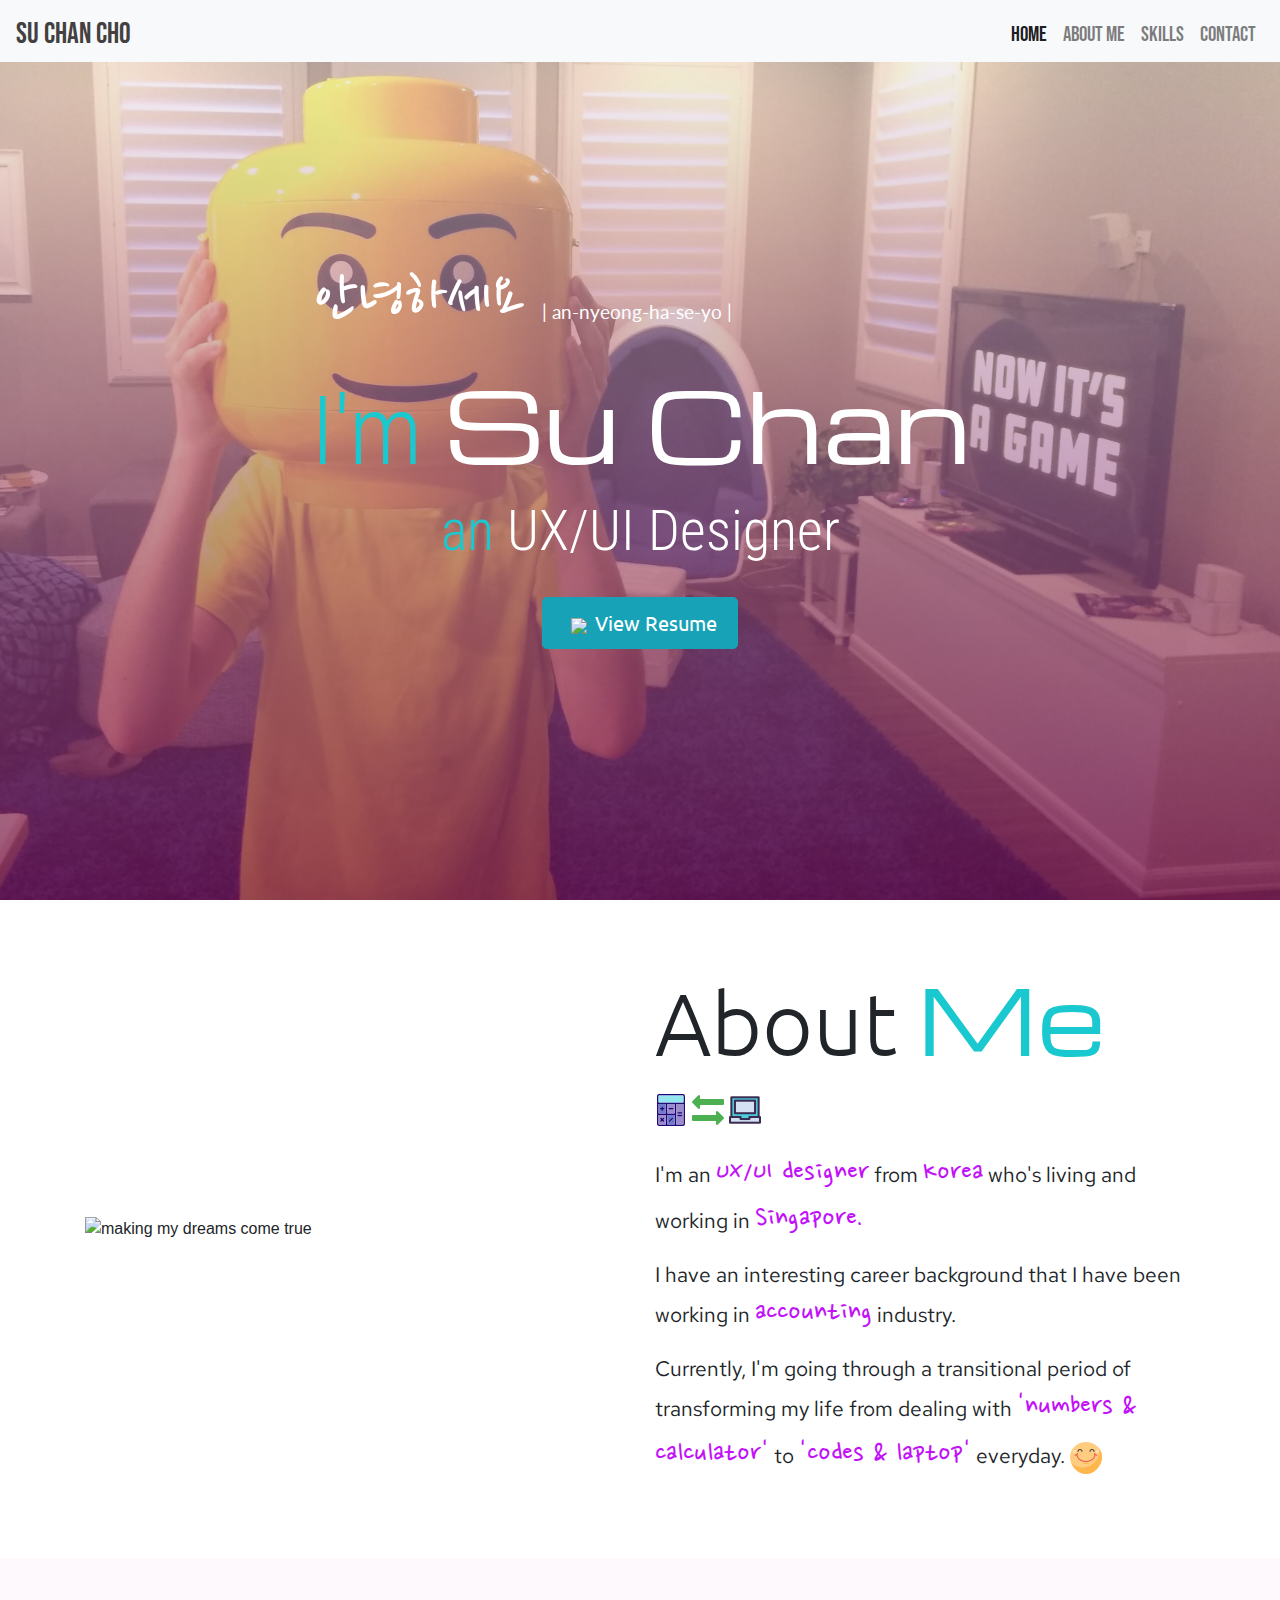
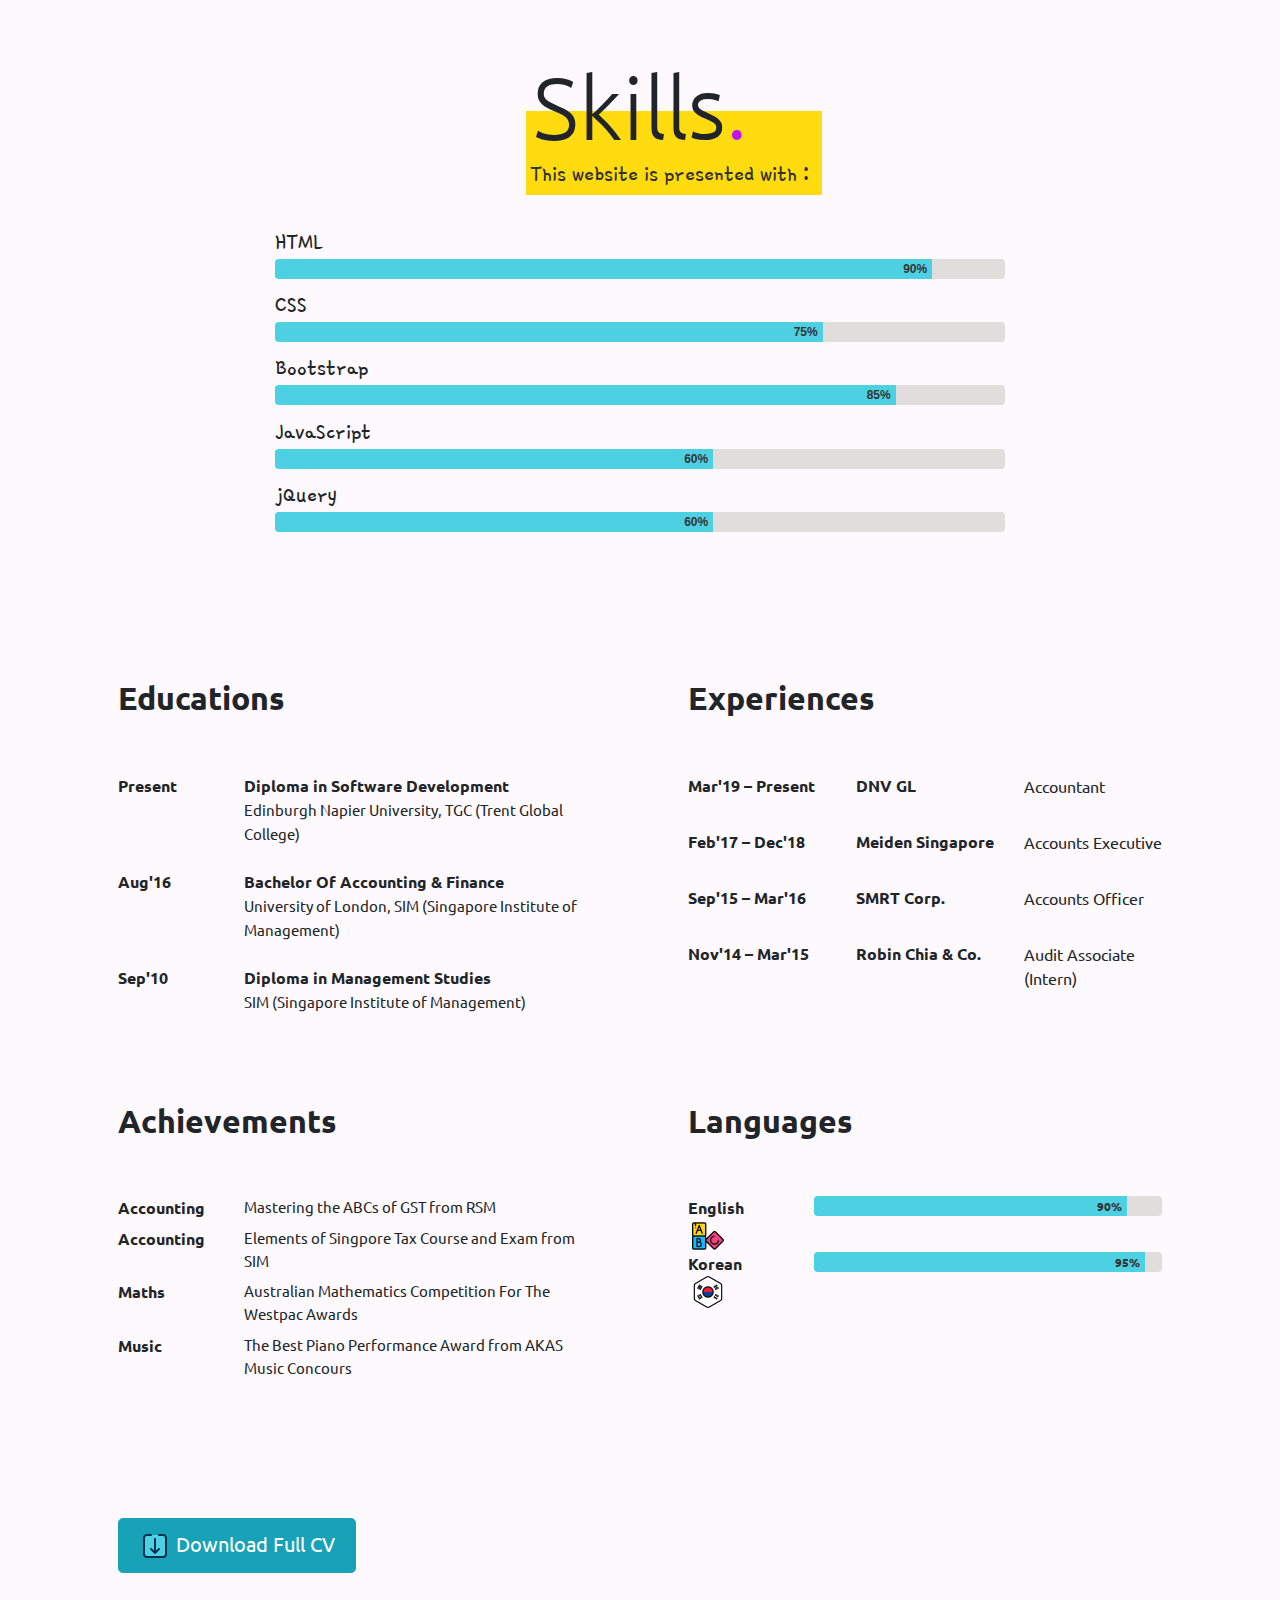
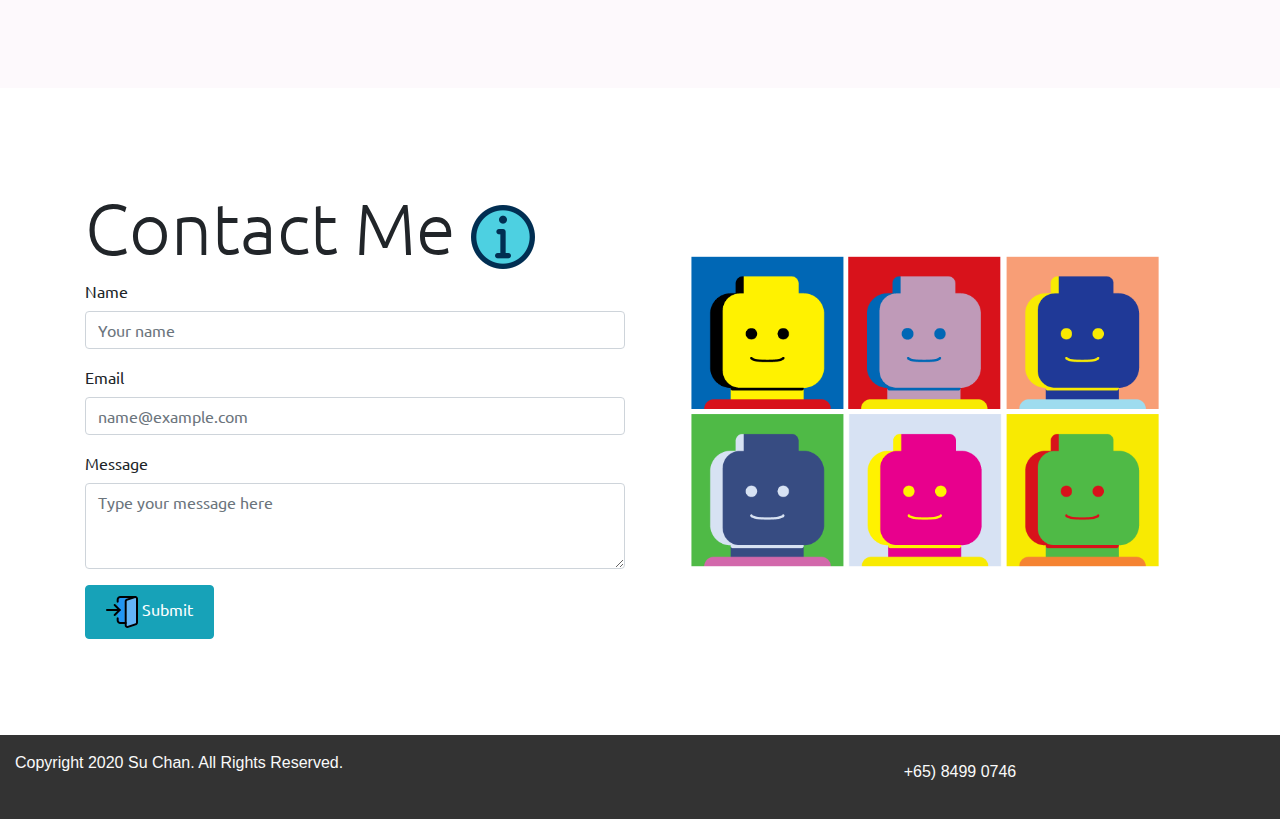
==== commit 1c62571e: "mediaquesry edited" ====
--- a/index.html
+++ b/index.html
@@ -66,6 +66,11 @@
 
 
 
+
+
+
+
+
 <!--About starts-->
 <section class="about" id="about">
     <div class="container">
--- a/style.css
+++ b/style.css
@@ -10,6 +10,9 @@
     font-size :1.4em; 
     color: rgb(66, 64, 64) !important;    
 }
+
+
+
 
 
 
@@ -51,6 +54,65 @@
 .masthead h3 span{
     color: white;
 }
+
+
+
+
+@media only screen and (max-width:854px){
+    .masthead p{
+    font-family: 'Nanum Pen Script',sans-serif;
+    font-size: 2.05em;        
+    color: white;
+}
+
+.masthead p span{
+    font-family: 'Lato', sans-serif;
+    font-size: 0.3em;
+}
+
+.masthead p.tab{
+    padding-right:21%;
+}
+
+.masthead h1{
+    font-family: 'Roboto Condensed', sans-serif;  
+    color: #1ac9cf;
+    margin-top: 30px;
+    font-size: 50px;          
+}
+
+.masthead h3{
+    font-family: 'Roboto Condensed', sans-serif;  
+    color: #1ac9cf;  
+    font-size:30px;       
+}
+
+.masthead h1 span{    
+    font-family: 'Michroma',sans-serif;   
+    color: white;
+}
+
+.masthead h3 span{
+    color: white;
+}
+}
+
+
+
+
+
+
+
+
+
+
+
+
+
+
+
+
+
 
 
 
@@ -134,7 +196,7 @@
 
 .skill .progress{
     background-color: rgba(223, 217, 217, 0.897);
-    height: 6%;
+    height: 20px;
 }
 
 .progress-bar{
@@ -213,7 +275,7 @@
 
 .resume .progress{
     background-color: rgba(223, 217, 217, 0.897);
-    height: 70%;   
+    height: 20px;   
 }
 
 .resume .edu{
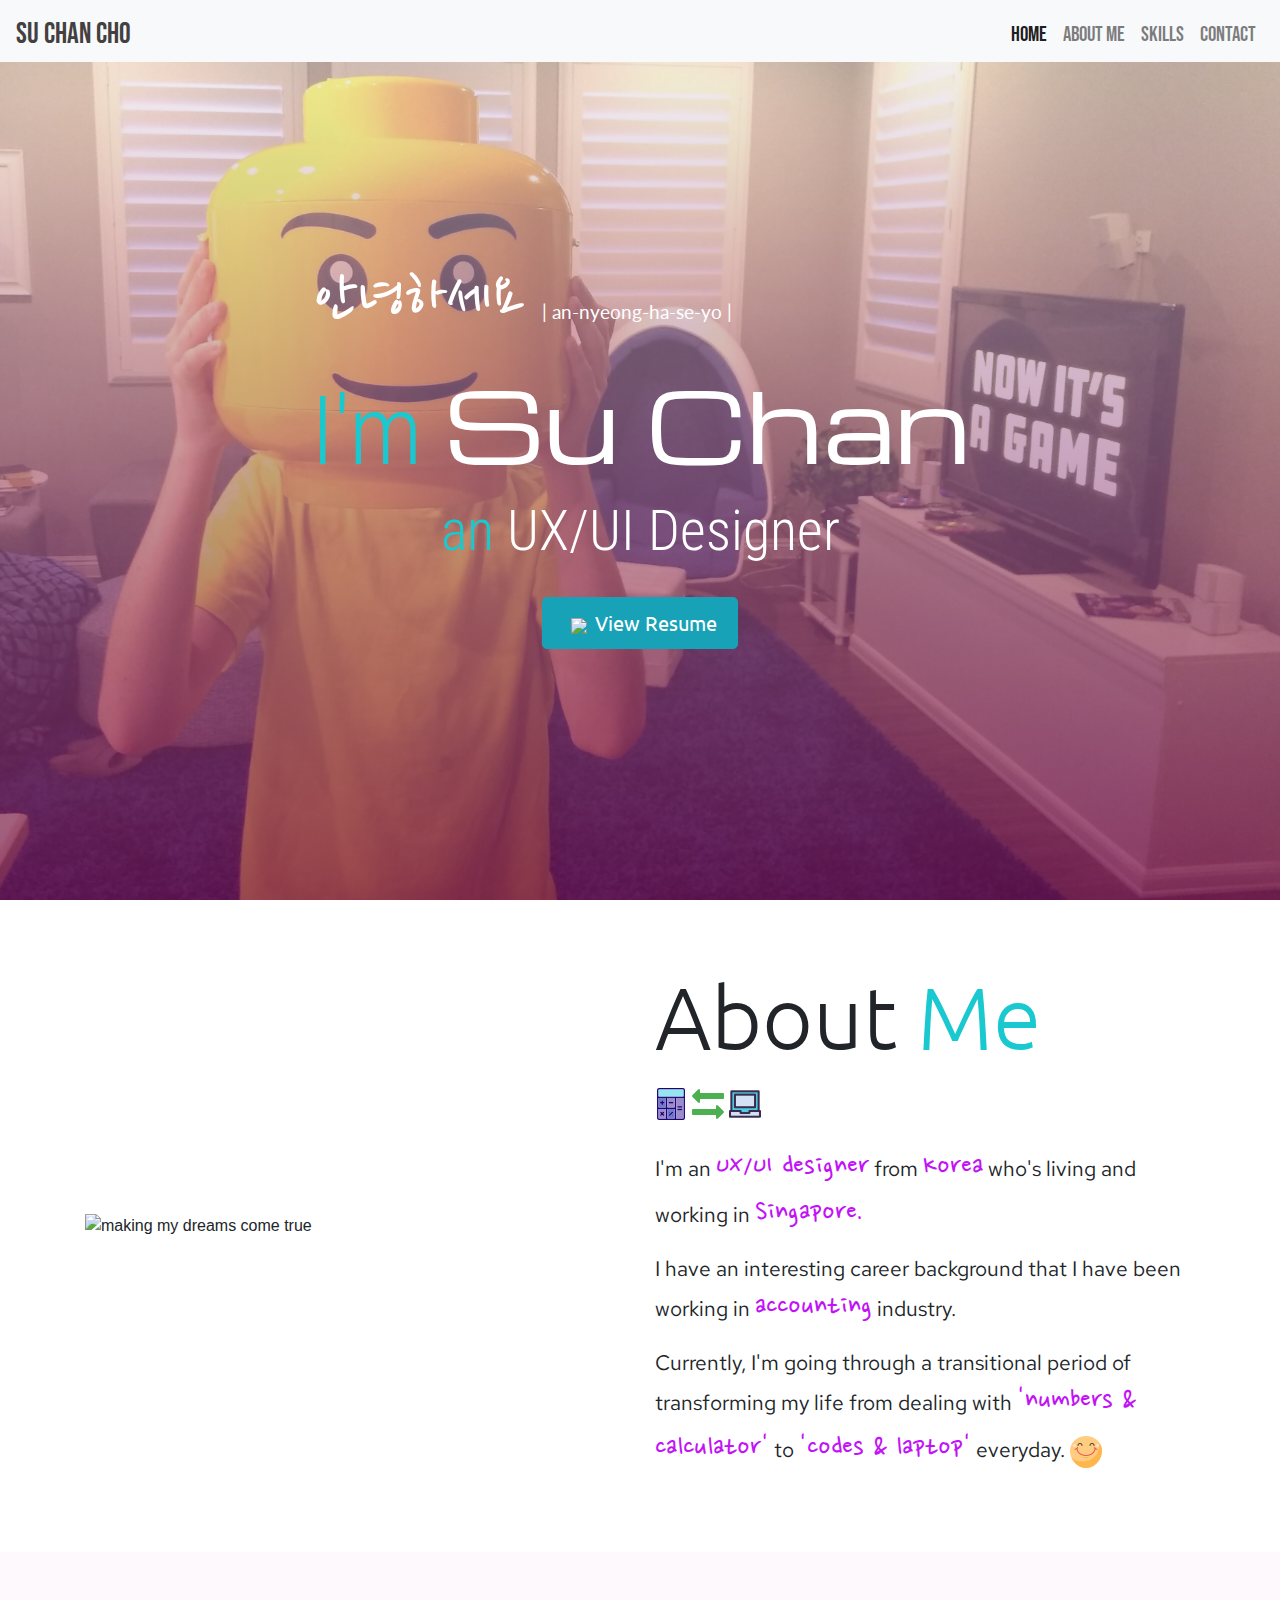
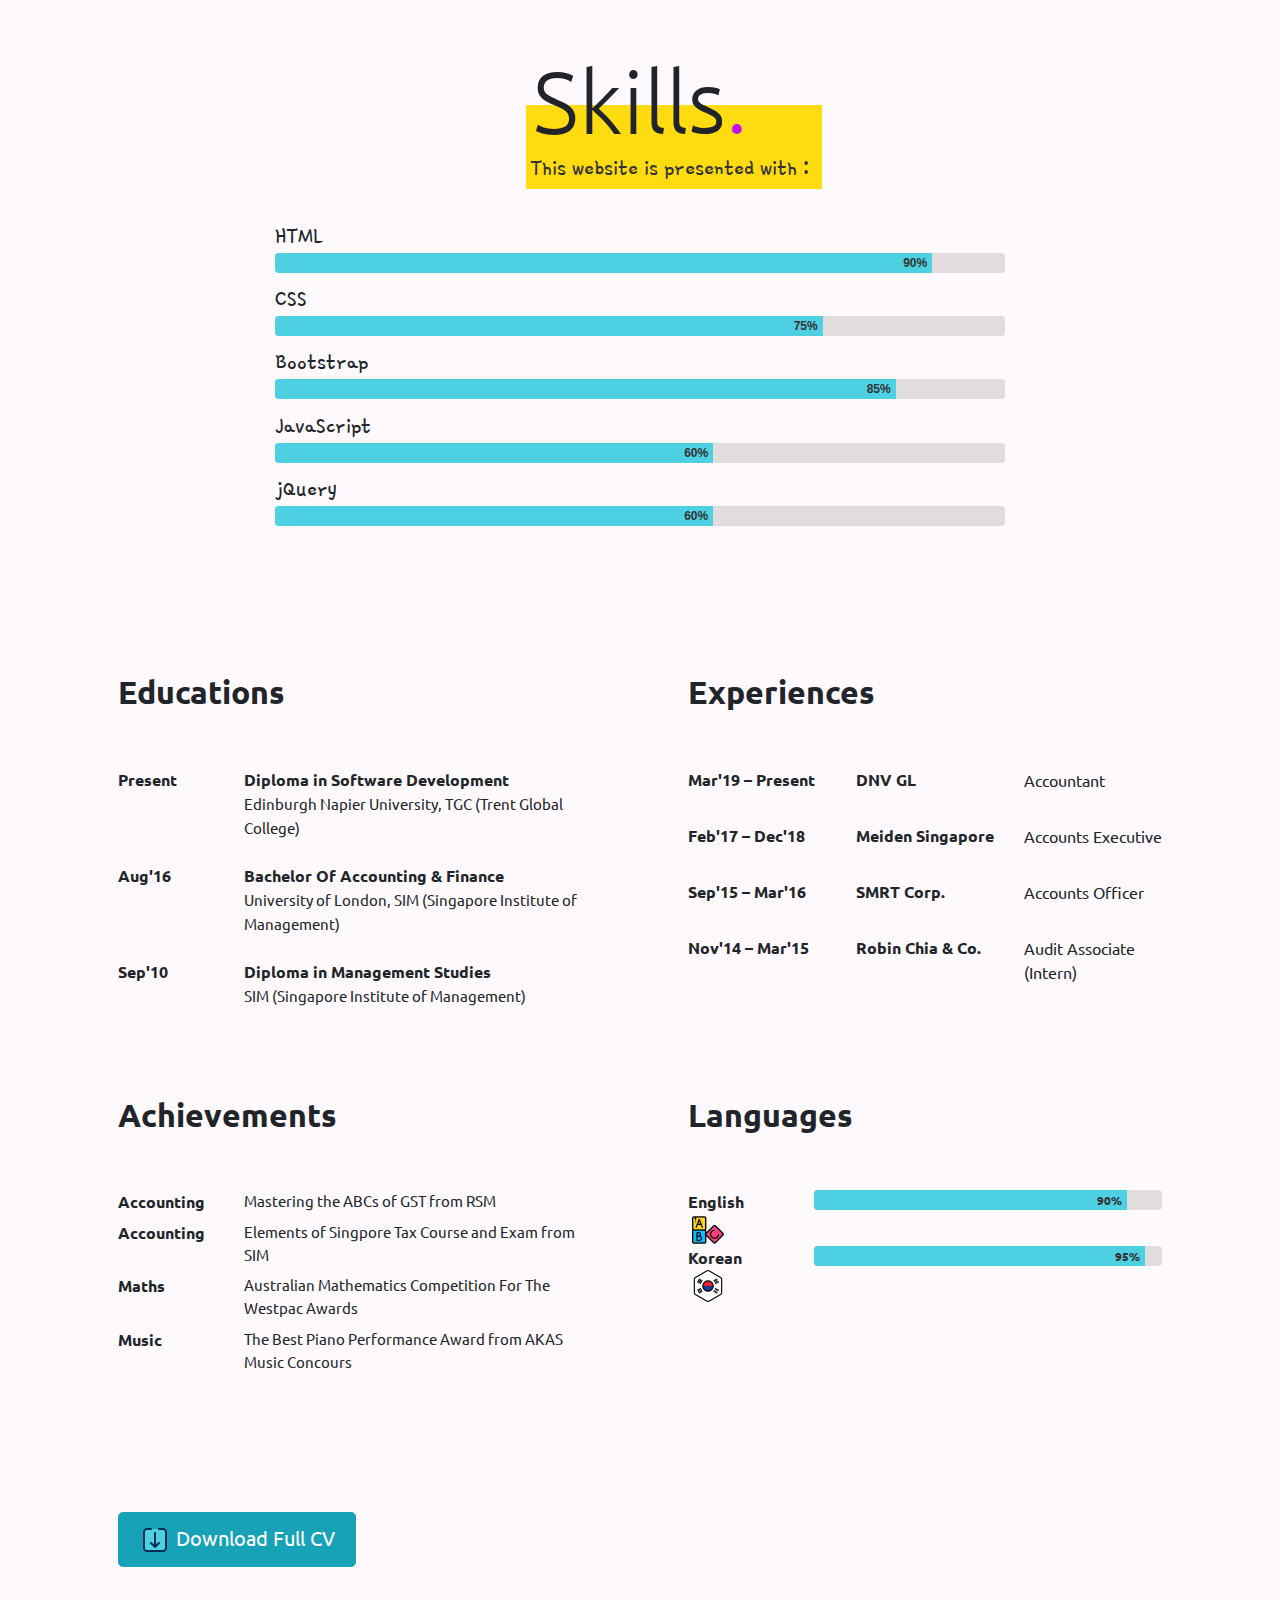
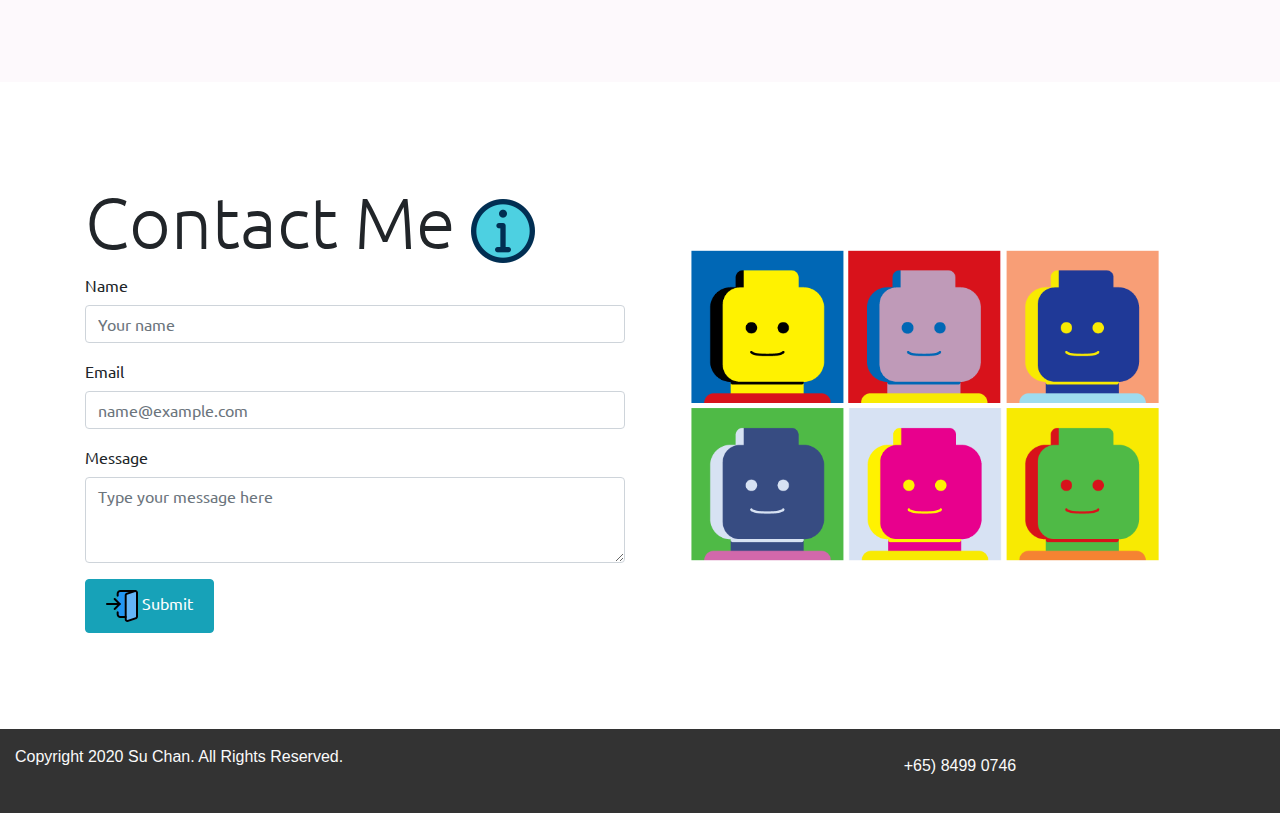
==== commit d335fcf1: "image tag rectified" ====
--- a/index.html
+++ b/index.html
@@ -55,7 +55,7 @@
              <p class="tab">안녕하세요 <span>| an-nyeong-ha-se-yo |</span></p>
              <h1 class="display-1">I'm <span>Su Chan</span></h1>
              <h3 class="display-4">an <span>UX/UI Designer</span></h2><br>
-             <a href="#resume"><button type="button" class="btn btn-info btn-lg"><img class=px-2 src="/img/finger.png">View Resume</button></a>
+             <a href="#resume"><button type="button" class="btn btn-info btn-lg"><img class=px-2 src="img/finger.png">View Resume</button></a>
           </div>
         </div>
     </div>
@@ -76,11 +76,11 @@
     <div class="container">
         <div class="row align-items-center">
             <div class="col-sm-6">
-                <img src="/img/dream.png" alt="making my dreams come true" class="img-fluid shake">
+                <img src="img/dream.png" alt="making my dreams come true" class="img-fluid shake">
             </div>
             <div class="col-sm-6">
                 <h1 class="display-2">About <span>Me</span></h1>
-                <p class="py-2"><img src="/img/calculator.png"> <img src="img/transfer.png"> <img src="img/laptop.png"></p>
+                <p class="py-2"><img src="img/calculator.png"> <img src="img/transfer.png"> <img src="img/laptop.png"></p>
                 <p>I'm an <span>UX/UI designer</span> from <span>Korea</span> who's living and working in <span>Singapore.</span></p>
                 <p>I have an interesting career background that I have been working in <span>accounting</span> industry.</p>
                 <p>Currently, I'm going through a transitional period of transforming my life from dealing with <span>'numbers & calculator'</span> to <span>'codes & laptop'</span> everyday. <img src="/img/smile.png"></p>              
@@ -213,13 +213,13 @@
             <div class="col px-5">
                 <p class="h2 py-5 head">Languages</p>
                 <dl class="row">
-                    <dt class="col-sm-3">English <img src="/img/abc.png" alt="alphabet icon" class="px-1"></dt>
+                    <dt class="col-sm-3">English <img src="img/abc.png" alt="alphabet icon" class="px-1"></dt>
                     <dd class="col-sm-9">
                         <div class="progress">                    
                             <div class="progress-bar bg-info" role="progressbar" style="width: 90%" aria-valuenow="25" aria-valuemin="0" aria-valuemax="100">90%</div>
                         </div>
                     </dd>
-                    <dt class="col-sm-3">Korean <img src="/img/korea.png" alt="flag icon" class="px-1"></dt>
+                    <dt class="col-sm-3">Korean <img src="img/korea.png" alt="flag icon" class="px-1"></dt>
                     <dd class="col-sm-9">
                         <div class="progress">                    
                             <div class="progress-bar bg-info" role="progressbar" style="width: 95%" aria-valuenow="25" aria-valuemin="0" aria-valuemax="100">95%</div>
@@ -230,7 +230,7 @@
         </div>       
         <div class="row">
             <div class="col-12 px-5 btn_space">
-                <button type="button" class="btn btn-lg btn-info"><img src="/img/down.png" alt="download icon"> Download Full CV</button>
+                <button type="button" class="btn btn-lg btn-info"><img src="img/down.png" alt="download icon"> Download Full CV</button>
             </div>
         </div>
     </div>                
@@ -246,7 +246,7 @@
     <div class="container">
         <div class="row align-items-center">            
             <div class="col-sm-6">
-                <h1 class="display-3">Contact Me <img src="/img/info.png"></h1>
+                <h1 class="display-3">Contact Me <img src="img/info.png"></h1>
                 <form>
                     <div class="form-group">
                          <label for="exampleFormControlInput1">Name</label>
@@ -260,11 +260,11 @@
                         <label for="exampleFormControlTextarea1">Message</label>
                         <textarea class="form-control" id="exampleFormControlTextarea1" rows="3" placeholder="Type your message here"></textarea>
                     </div>
-                    <button type="submit" class="btn btn-info"><img src="/img/submit.png" alt="Submit icon"> Submit</button>
+                    <button type="submit" class="btn btn-info"><img src="img/submit.png" alt="Submit icon"> Submit</button>
                 </form>
             </div>
             <div class="col-sm-6">
-                <img src="/img/legopop.png" alt="Lego pop art" class="img-fluid">
+                <img src="img/legopop.png" alt="Lego pop art" class="img-fluid">
             </div>            
         </div>
     </div>
--- a/style.css
+++ b/style.css
@@ -19,7 +19,7 @@
 
 .masthead{
     height: 100vh;          
-    background-image: linear-gradient(to bottom, rgba(245, 246, 252, 0.52), rgba(117, 19, 93, 0.73)), url(/img/main.jpg);
+    background-image: linear-gradient(to bottom, rgba(245, 246, 252, 0.52), rgba(117, 19, 93, 0.73)), url(img/main.jpg);
     background-size: cover;
     background-repeat: no-repeat;  
     background-position: center;  
@@ -130,9 +130,7 @@
 
 
 .about h1 span{
-    color: #1ac9cf;
-    font-family: 'Michroma', sans-serif;
-
+    color: #1ac9cf;  
 }
 
 .about p{
@@ -216,27 +214,23 @@
     z-index: 0;   
 }
 
-@media only screen and (max-width:800px){
+.skill .boxtext{
+    margin-top: 15%;
+    font-family: 'Gamja Flower', sans-serif;
+    color: #333; 
+}
+
+@media only screen and (max-width:1025px){
     .skill .box{   
         width:44%;
         height: 50%;
         }
-}
-
-.skill .boxtext{
-    margin-top: 15%;
-    font-family: 'Gamja Flower', sans-serif;
-    color: #333;
-
-}
-
-@media only screen and (max-width:800px){
+
     .skill .boxtext{
         margin-top: 20%;
-        
+        font-size: 1.2em;    
     }
 }
-
 
 
 
@@ -254,7 +248,7 @@
 
 .resume .container{
     height: 100%;        
-    background-image: linear-gradient(to bottom, rgba(245, 246, 252, 0.52), rgba(245, 237, 243, 0.562)), url(/img/23.jpg);
+    background-image: linear-gradient(to bottom, rgba(245, 246, 252, 0.52), rgba(245, 237, 243, 0.562)), url(img/bg.jpg);
     background-size: contain;
     background-repeat: no-repeat;    
     background-position: center;
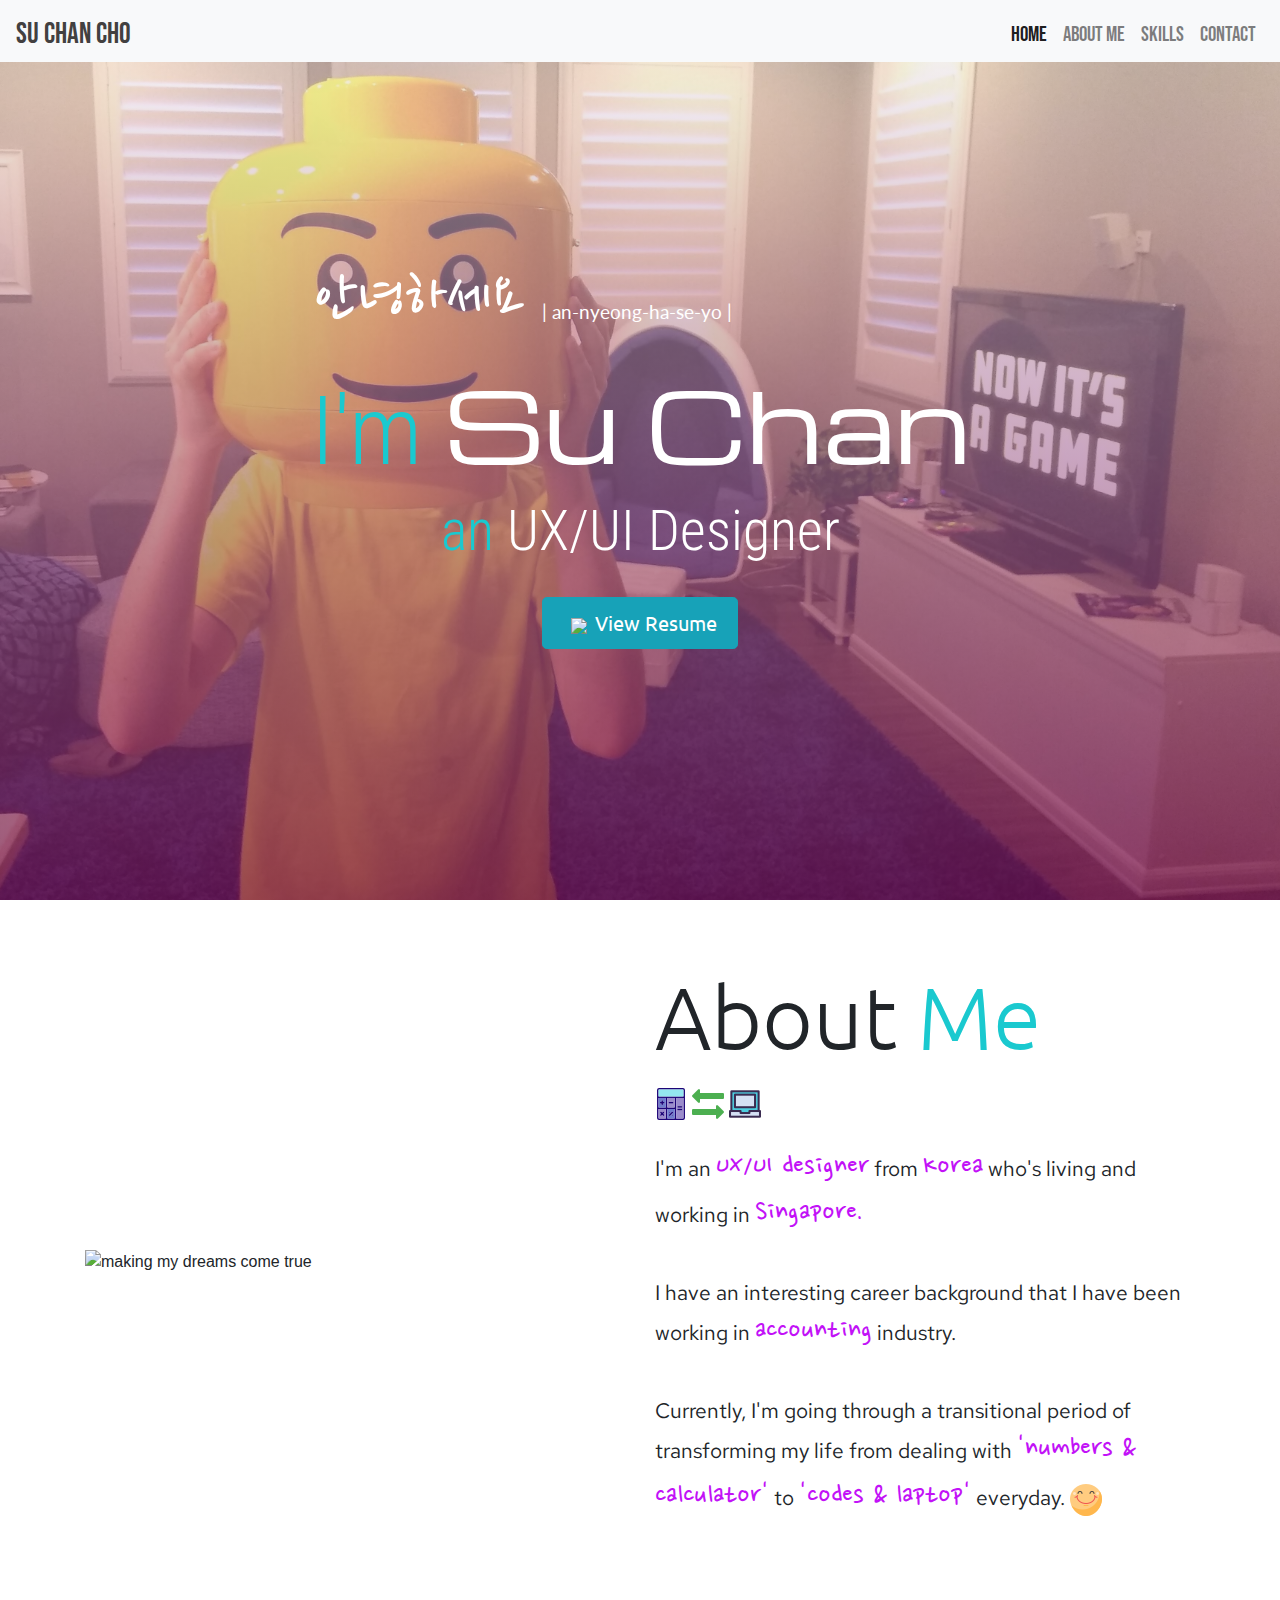
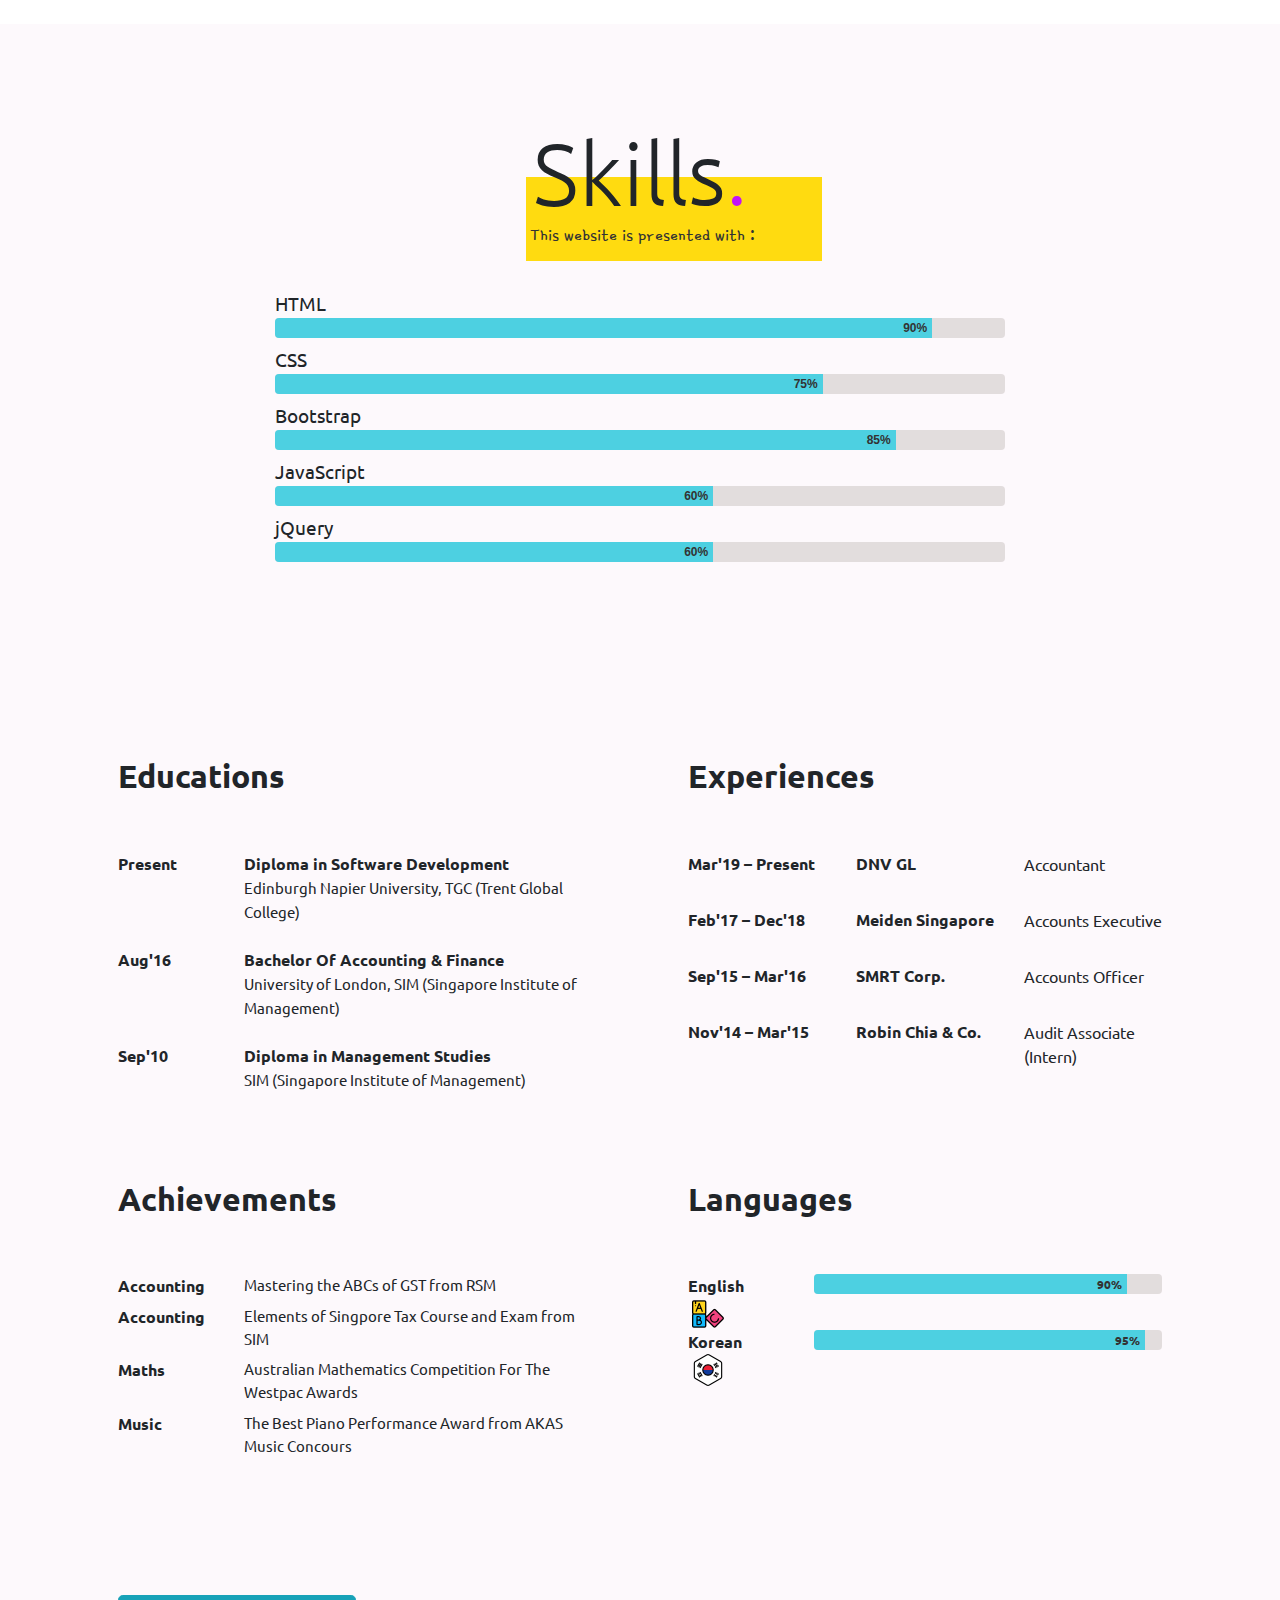
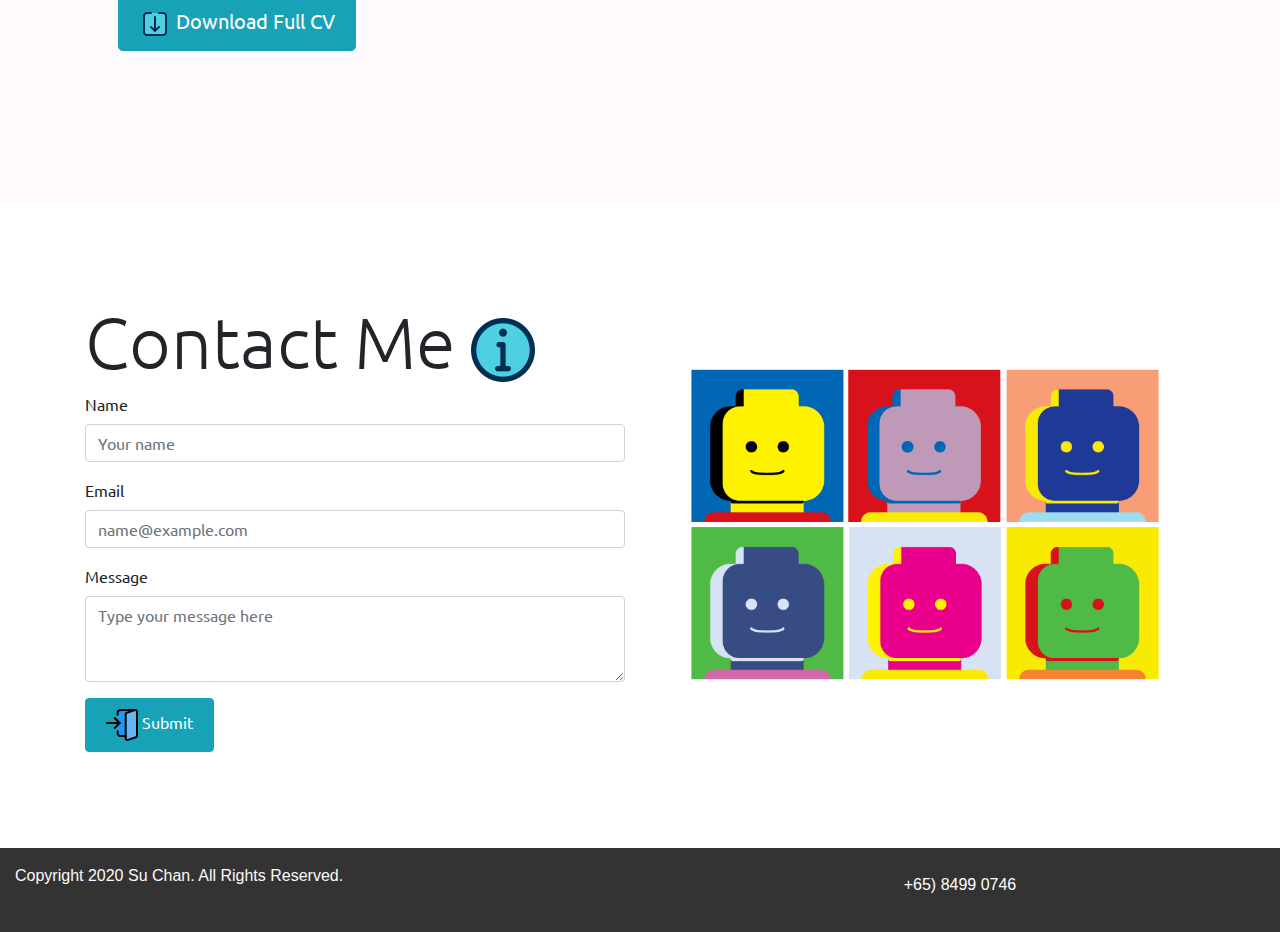
==== commit b0c69fd1: "font size edited to be smaller with media query" ====
--- a/index.html
+++ b/index.html
@@ -8,7 +8,7 @@
     <!-- Bootstrap CSS -->
     <link rel="stylesheet" href="https://stackpath.bootstrapcdn.com/bootstrap/4.4.1/css/bootstrap.min.css" integrity="sha384-Vkoo8x4CGsO3+Hhxv8T/Q5PaXtkKtu6ug5TOeNV6gBiFeWPGFN9MuhOf23Q9Ifjh" crossorigin="anonymous">
     <script src="https://kit.fontawesome.com/0b10d58be2.js" crossorigin="anonymous"></script>
-    <link href="https://fonts.googleapis.com/css?family=Cute+Font|Do+Hyeon|East+Sea+Dokdo|Gaegu|Gamja+Flower|Gothic+A1|Hi+Melody|Jua|Kirang+Haerang|Nanum+Gothic|Nanum+Myeongjo|Noto+Sans+KR|Noto+Serif+KR|Poor+Story|Single+Day|Song+Myung|Alef|Assistant|Catamaran|DM+Sans|Encode+Sans+Semi+Expanded|Gothic+A1|Hind+Guntur|Inter|M+PLUS+1p|Mallanna|Mukta+Malar|NTR|Niramit|Padauk|Rubik|Sawarabi+Gothic|Sawarabi+Mincho|Spinnaker|Tajawal|Yantramanav|Archivo|Archivo+Black|Archivo+Narrow|Arvo|Frank+Ruhl+Libre|Karla|Lora|Open+Sans|Playfair+Display|Playfair+Display+SC|Bebas+Neue|Lato|Michroma|Nanum+Pen+Script|Red+Hat+Display|Red+Hat+Text|Roboto+Condensed|Ubuntu|Ubuntu+Condensed&display=swap" rel="stylesheet">
+    <link href="https://fonts.googleapis.com/css?family=Bebas+Neue|Gamja+Flower|Lato|Michroma|Nanum+Pen+Script|Red+Hat+Text|Roboto+Condensed|Ubuntu&display=swap" rel="stylesheet">
     <link rel="stylesheet" href="style.css" type="text/css">
     <title>SU CHAN CHO</title>
   </head>
@@ -18,7 +18,7 @@
 
 
 
-<!--navbar starts-->
+<!--Navbar starts-->
 <nav class="navbar navbar-expand-lg navbar-light bg-light fixed-top">
   <a class="navbar-brand" href="#">SU CHAN CHO</a>
   <button class="navbar-toggler" type="button" data-toggle="collapse" data-target="#navbarNav" aria-controls="navbarNav" aria-expanded="false" aria-label="Toggle navigation">
@@ -41,13 +41,13 @@
     </ul>
   </div>
 </nav>
-<!--navbar ends-->
-
-
-
-
-
-<!--header starts-->
+<!--Navbar ends-->
+
+
+
+
+
+<!--Header starts-->
 <section class="masthead" id="home">
     <div class="container h-100 parallax">
         <div class="row h-100 align-items-center">
@@ -60,7 +60,7 @@
         </div>
     </div>
 </section>
-<!--header ends-->
+<!--Header ends-->
 
 
 
@@ -81,9 +81,9 @@
             <div class="col-sm-6">
                 <h1 class="display-2">About <span>Me</span></h1>
                 <p class="py-2"><img src="img/calculator.png"> <img src="img/transfer.png"> <img src="img/laptop.png"></p>
-                <p>I'm an <span>UX/UI designer</span> from <span>Korea</span> who's living and working in <span>Singapore.</span></p>
-                <p>I have an interesting career background that I have been working in <span>accounting</span> industry.</p>
-                <p>Currently, I'm going through a transitional period of transforming my life from dealing with <span>'numbers & calculator'</span> to <span>'codes & laptop'</span> everyday. <img src="/img/smile.png"></p>              
+                <p>I'm an <span>UX/UI designer</span> from <span>Korea</span> who's living and working in <span>Singapore.</span></p><br>
+                <p>I have an interesting career background that I have been working in <span>accounting</span> industry.</p><br>
+                <p>Currently, I'm going through a transitional period of transforming my life from dealing with <span>'numbers & calculator'</span> to <span>'codes & laptop'</span> everyday. <img src="img/smile.png"></p><br>              
             </div>
         </div>
     </div>
@@ -94,7 +94,7 @@
 
 
 
-<!--skill starts-->
+<!--Skill starts-->
 <section class="skill" id="skill">
     <div class="container py-5">
         <div class="row">
@@ -130,15 +130,15 @@
         </div>
     </div>     
 </section>
-<!--skill ends-->
-
-
-
-
-
-<!--resume starts-->
+<!--Skill ends-->
+
+
+
+
+
+<!--Resume starts-->
 <section class="resume" id="resume">
-    <div class="container">
+    <div class="container py-5">
         <div class="row">
             <div class="col px-5">
                 <p class="h2 py-5 head">Educations</p>
@@ -235,13 +235,13 @@
         </div>
     </div>                
 </section>
-<!--resume  ends-->
-
-
-
-
-
-<!--contact me starts-->
+<!--Resume ends-->
+
+
+
+
+
+<!--Contact Me starts-->
 <section class="contact" id="contact">
     <div class="container">
         <div class="row align-items-center">            
@@ -269,24 +269,30 @@
         </div>
     </div>
 </section>
-<!--contact me ends-->
-
-
-
-
-
-<!--footer starts-->
+<!--Contact Me ends-->
+
+
+
+
+
+<!--Footer starts-->
 <footer class="container-fluid py-3 ">
     <div class="row">
         <div class="col">
             <div class="copyright">Copyright <i class="fas fa-copyright"></i> 2020 Su Chan. All Rights Reserved.</div>            
         </div>
         <div class="col text-center">    
-           <p><i class="fab fa-github-square sns"></i> <i class="fab fa-linkedin sns"></i> <i class="fab fa-instagram sns"></i> <i class="fas fa-envelope sns"></i>  +65) 8499 0746</p>
+           <p>
+           <a href="https://github.com/suchan5/Project-1" target="_blank"><i class="fab fa-github-square sns"></i></a>
+           <a href="https://www.linkedin.com/in/su-chan-cho-71b214104/" target="_blank"><i class="fab fa-linkedin sns"></i></a>
+           <a href="https://www.instagram.com/Oksusu_91/" target="_blank"><i class="fab fa-instagram sns"></i></a>
+           <a href="mailto:suchan5@hotmail.com" target="_blank"><i class="fas fa-envelope sns"></i></a>
+           <a href="tel:+6584990746" class="ph">+65) 8499 0746</a>
+           </p>
         </div>
     </div>
 </footer>
-<!--footer ends-->
+<!--Footer ends-->
 
 
 
--- a/style.css
+++ b/style.css
@@ -1,8 +1,7 @@
 .navbar{
     font-family: 'Bebas Neue', sans-serif; 
     font-size :1.3em;    
-    padding-bottom: 0;    
-    
+    padding-bottom: 0;        
 }
 
 .navbar-brand{    
@@ -60,59 +59,42 @@
 
 @media only screen and (max-width:854px){
     .masthead p{
-    font-family: 'Nanum Pen Script',sans-serif;
-    font-size: 2.05em;        
-    color: white;
-}
-
-.masthead p span{
-    font-family: 'Lato', sans-serif;
-    font-size: 0.3em;
-}
-
-.masthead p.tab{
-    padding-right:21%;
-}
-
-.masthead h1{
-    font-family: 'Roboto Condensed', sans-serif;  
-    color: #1ac9cf;
-    margin-top: 30px;
-    font-size: 50px;          
-}
-
-.masthead h3{
-    font-family: 'Roboto Condensed', sans-serif;  
-    color: #1ac9cf;  
-    font-size:30px;       
-}
-
-.masthead h1 span{    
-    font-family: 'Michroma',sans-serif;   
-    color: white;
-}
-
-.masthead h3 span{
-    color: white;
-}
-}
-
-
-
-
-
-
-
-
-
-
-
-
-
-
-
-
-
+        font-family: 'Nanum Pen Script',sans-serif;
+        font-size: 2.05em;        
+        color: white;
+    }
+
+    .masthead p span{
+        font-family: 'Lato', sans-serif;
+        font-size: 0.3em;
+    }
+
+    .masthead p.tab{
+        padding-right:21%;
+    }
+
+    .masthead h1{
+        font-family: 'Roboto Condensed', sans-serif;  
+        color: #1ac9cf;
+        margin-top: 30px;
+        font-size: 50px;          
+    }
+
+    .masthead h3{
+        font-family: 'Roboto Condensed', sans-serif;  
+        color: #1ac9cf;  
+        font-size:30px;       
+    }
+
+    .masthead h1 span{    
+        font-family: 'Michroma',sans-serif;   
+        color: white;
+    }
+
+    .masthead h3 span{
+        color: white;
+    }
+}
 
 
 
@@ -164,6 +146,22 @@
     100%{ transform: translate(1px,-2px) rotate(-1deg);}
 }
 
+@media only screen and (max-width:575px){
+    .about h1{
+        font-family: 'Ubuntu', sans-serif;
+        text-align: center;
+        
+    }
+
+    .about p{
+        font-family: 'Red Hat Text', sans-serif;
+        font-size: 1.1em;
+        text-align: center;
+    }
+}
+
+
+
 
 
 .skill{
@@ -182,8 +180,8 @@
 }
 
 .skill p{
-    font-family: 'Gamja Flower', sans-serif;
-    font-size: 1.5em;
+    font-family: 'Ubuntu', sans-serif;
+    font-size: 1.2em;
     margin-bottom: 0;  
     margin-top: 1%;    
    }
@@ -224,14 +222,17 @@
     .skill .box{   
         width:44%;
         height: 50%;
-        }
+    }
 
     .skill .boxtext{
         margin-top: 20%;
         font-size: 1.2em;    
     }
-}
-
+
+    .skill p{
+        font-size: 1.1em;
+    }    
+}
 
 
 
@@ -242,8 +243,7 @@
     font-family: 'Ubuntu', sans-serif;
     height: 100%;    
     padding: 4% 2%;
-    padding-bottom: 9%;
-    
+    padding-bottom: 8%;    
 }
 
 .resume .container{
@@ -307,6 +307,20 @@
     font-family: 'Ubuntu', sans-serif;    
 }
 
+.contact .btn{
+    text-align: center;
+}
+
+@media only screen and (max-width:575px){
+    .contact .container{    
+        text-align: center;
+    }    
+
+    .contact .form-control{
+        text-align: center;
+    }
+}
+
 
 
 
@@ -317,9 +331,12 @@
 }
 
 footer i.sns{
-    font-size: 1.5em;
-}
-
-
-
-
+    font-size: 1.5em; 
+    color: white;   
+}
+
+footer .ph{
+    color: white;
+}
+
+
